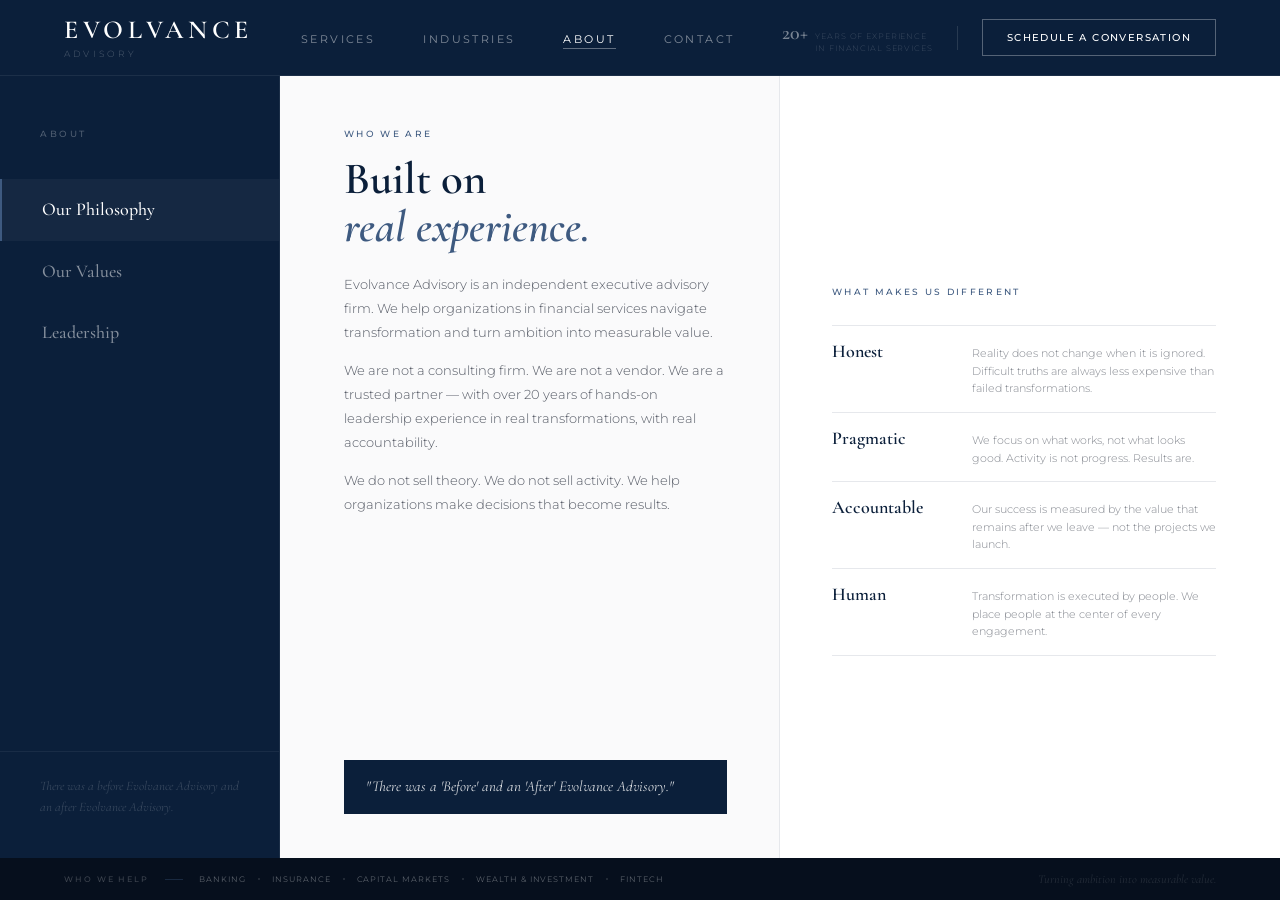
==== about/index.html @ a079b350 "Add files via upload" ====
<!DOCTYPE html>
<html lang="en">
<head>
  <meta charset="UTF-8" />
  <meta name="viewport" content="width=device-width, initial-scale=1.0" />
  <title>About — Evolvance Advisory</title>
  <link rel="preconnect" href="https://fonts.googleapis.com" />
  <link rel="preconnect" href="https://fonts.gstatic.com" crossorigin />
  <link href="https://fonts.googleapis.com/css2?family=Cormorant+Garamond:ital,wght@0,400;0,500;0,600;1,400;1,500&family=Montserrat:wght@300;400;500;600&display=swap" rel="stylesheet" />
  <style>
    *, *::before, *::after { box-sizing: border-box; margin: 0; padding: 0; }
    :root {
      --navy:#0B1F3A; --slate:#3E5A80; --charcoal:#111827;
      --gray:#E6E8EC; --offwhite:#FAFAFB; --white:#FFFFFF;
      --serif:'Cormorant Garamond',Georgia,serif;
      --sans:'Montserrat',system-ui,sans-serif;
      --nav-h:76px; --bar-h:42px;
    }
    html, body { height:100%; overflow:hidden; font-family:var(--sans); -webkit-font-smoothing:antialiased; }

    @keyframes fadeUp { from { opacity:0; transform:translateY(14px); } to { opacity:1; transform:translateY(0); } }
    @keyframes fadeIn { from { opacity:0; } to { opacity:1; } }
    @keyframes slideInLeft { from { opacity:0; transform:translateX(-20px); } to { opacity:1; transform:translateX(0); } }

    nav { position:fixed; top:0; left:0; right:0; z-index:200; height:var(--nav-h); display:flex; align-items:center; justify-content:space-between; padding:0 64px; background:var(--navy); border-bottom:1px solid rgba(255,255,255,0.07); animation:fadeIn 0.5s ease both; }
    .nav-logo { display:flex; flex-direction:column; line-height:1; text-decoration:none; }
    .nav-logo-primary { font-family:var(--serif); font-weight:600; font-size:26px; letter-spacing:0.18em; color:var(--white); text-transform:uppercase; }
    .nav-logo-secondary { font-family:var(--sans); font-weight:300; font-size:9px; letter-spacing:0.36em; color:rgba(255,255,255,0.28); text-transform:uppercase; margin-top:6px; }
    .nav-links { display:flex; align-items:center; gap:48px; list-style:none; }
    .nav-links a { font-family:var(--sans); font-size:11px; font-weight:400; letter-spacing:0.22em; text-transform:uppercase; color:rgba(255,255,255,0.48); text-decoration:none; transition:color 0.25s; position:relative; }
    .nav-links a::after { content:''; position:absolute; bottom:-3px; left:0; right:0; height:1px; background:var(--white); opacity:0; transform:scaleX(0); transform-origin:left; transition:transform 0.25s ease, opacity 0.25s; }
    .nav-links a:hover, .nav-links a.active { color:var(--white); }
    .nav-links a:hover::after, .nav-links a.active::after { transform:scaleX(1); opacity:0.35; }
    .nav-right { display:flex; align-items:center; gap:24px; }
    .nav-exp { display:flex; align-items:baseline; gap:7px; }
    .nav-exp-num { font-family:var(--serif); font-weight:600; font-size:20px; color:rgba(255,255,255,0.45); }
    .nav-exp-text { font-family:var(--sans); font-size:8px; font-weight:300; letter-spacing:0.11em; text-transform:uppercase; color:rgba(255,255,255,0.20); line-height:1.5; }
    .nav-vsep { width:1px; height:24px; background:rgba(255,255,255,0.12); }
    .nav-cta { font-family:var(--sans); font-size:10px; font-weight:500; letter-spacing:0.14em; text-transform:uppercase; color:var(--white); text-decoration:none; border:1px solid rgba(255,255,255,0.30); padding:11px 24px; white-space:nowrap; position:relative; overflow:hidden; transition:border-color 0.3s; }
    .nav-cta::before { content:''; position:absolute; inset:0; background:rgba(255,255,255,0.08); transform:translateX(-100%); transition:transform 0.3s ease; }
    .nav-cta:hover { border-color:rgba(255,255,255,0.6); }
    .nav-cta:hover::before { transform:translateX(0); }
    .nav-hamburger { display:none; flex-direction:column; gap:5px; cursor:pointer; padding:6px; background:none; border:none; }
    .nav-hamburger span { display:block; width:24px; height:2px; background:rgba(255,255,255,0.8); border-radius:1px; }

    .mobile-menu { display:none; position:fixed; inset:0; z-index:199; background:var(--navy); flex-direction:column; justify-content:center; align-items:center; padding-top:60px; }
    .mobile-menu.open { display:flex; }
    .mobile-menu a { font-family:var(--serif); font-weight:400; font-size:34px; color:rgba(255,255,255,0.7); text-decoration:none; padding:16px 40px; letter-spacing:0.05em; border-bottom:1px solid rgba(255,255,255,0.06); width:100%; text-align:center; transition:color 0.2s; }
    .mobile-menu a:first-child { border-top:1px solid rgba(255,255,255,0.06); }
    .mobile-menu a.active, .mobile-menu a:hover { color:var(--white); }
    .mobile-menu-cta { margin-top:28px !important; font-family:var(--sans) !important; font-size:11px !important; font-weight:500 !important; letter-spacing:0.16em !important; text-transform:uppercase !important; border:1px solid rgba(255,255,255,0.3) !important; padding:14px 32px !important; }

    .page { position:fixed; top:var(--nav-h); left:0; right:0; bottom:var(--bar-h); display:grid; grid-template-columns:280px 1fr; }

    .sidebar { background:var(--navy); display:flex; flex-direction:column; justify-content:space-between; padding:52px 0 40px; border-right:1px solid rgba(255,255,255,0.07); animation:slideInLeft 0.6s ease 0.1s both; }
    .sidebar-eyebrow { font-family:var(--sans); font-size:9px; font-weight:500; letter-spacing:0.28em; text-transform:uppercase; color:rgba(255,255,255,0.28); padding:0 40px; margin-bottom:40px; display:block; animation:fadeIn 0.5s ease 0.3s both; }
    .tab-list { display:flex; flex-direction:column; }
    .tab { display:flex; flex-direction:column; padding:20px 40px; cursor:pointer; border-left:2px solid transparent; transition:background 0.2s, border-color 0.2s; gap:4px; }
    .tab:hover { background:rgba(255,255,255,0.03); }
    .tab.active { border-left-color:var(--slate); background:rgba(255,255,255,0.04); }
    .tab-name { font-family:var(--serif); font-weight:500; font-size:18px; color:rgba(255,255,255,0.5); transition:color 0.2s; line-height:1.2; }
    .tab.active .tab-name { color:var(--white); }
    .tab:hover .tab-name { color:rgba(255,255,255,0.8); }
    .sidebar-bottom { padding:0 40px; border-top:1px solid rgba(255,255,255,0.06); padding-top:24px; }
    .sidebar-quote { font-family:var(--serif); font-style:italic; font-size:13px; line-height:1.6; color:rgba(255,255,255,0.18); }

    .content { position:relative; overflow:hidden; }
    .panel { position:absolute; inset:0; display:grid; grid-template-columns:1fr 1fr; opacity:0; pointer-events:none; }
    .panel.active { opacity:1; pointer-events:all; }
    .panel.active.entry .panel-left { animation:fadeUp 0.55s ease 0.2s both; }
    .panel.active.entry .panel-right { animation:fadeUp 0.55s ease 0.35s both; }

    .panel-left { display:flex; flex-direction:column; justify-content:space-between; padding:52px 52px 44px 64px; background:var(--offwhite); border-right:1px solid var(--gray); }
    .panel-label { font-family:var(--sans); font-size:9px; font-weight:500; letter-spacing:0.26em; text-transform:uppercase; color:var(--slate); display:block; margin-bottom:16px; }
    .panel-title { font-family:var(--serif); font-weight:600; font-size:clamp(32px,3.5vw,48px); line-height:1.08; color:var(--navy); margin-bottom:20px; }
    .panel-title em { font-style:italic; color:var(--slate); }
    .panel-body { font-family:var(--sans); font-size:13px; font-weight:300; line-height:1.85; color:var(--charcoal); opacity:0.7; max-width:380px; }
    .panel-body p { margin-bottom:14px; }
    .panel-body p:last-child { margin-bottom:0; }

    .panel-right { display:flex; flex-direction:column; justify-content:center; padding:52px 64px 44px 52px; background:var(--white); }
    .values-label { font-family:var(--sans); font-size:9px; font-weight:500; letter-spacing:0.26em; text-transform:uppercase; color:var(--slate); display:block; margin-bottom:28px; }
    .values-list { display:flex; flex-direction:column; }
    .value-item { display:flex; align-items:baseline; gap:20px; padding:14px 0; border-bottom:1px solid var(--gray); transition:padding-left 0.2s; }
    .value-item:first-child { border-top:1px solid var(--gray); }
    .value-item:hover { padding-left:4px; }
    .value-name { font-family:var(--serif); font-weight:600; font-size:18px; color:var(--navy); min-width:120px; transition:color 0.2s; }
    .value-item:hover .value-name { color:var(--slate); }
    .value-desc { font-family:var(--sans); font-size:11px; font-weight:300; color:var(--charcoal); opacity:0.5; line-height:1.6; }

    /* Leadership panel */
    .leader-block { display:flex; flex-direction:column; justify-content:center; height:100%; gap:28px; }
    .leader-expertise { display:flex; flex-direction:column; gap:0; }
    .expertise-label { font-family:var(--sans); font-size:9px; font-weight:500; letter-spacing:0.26em; text-transform:uppercase; color:var(--slate); display:block; margin-bottom:20px; }
    .expertise-item { display:flex; align-items:center; gap:14px; padding:12px 0; border-bottom:1px solid var(--gray); }
    .expertise-item:first-of-type { border-top:1px solid var(--gray); }
    .expertise-dot { width:4px; height:4px; background:var(--slate); border-radius:50%; opacity:0.4; flex-shrink:0; }
    .expertise-name { font-family:var(--serif); font-size:18px; color:var(--navy); }

    .quote-block { background:var(--navy); padding:16px 22px; }
    .quote-text { font-family:var(--serif); font-style:italic; font-size:15px; color:rgba(255,255,255,0.85); line-height:1.45; }

    .bottom-bar { position:fixed; bottom:0; left:0; right:0; height:var(--bar-h); background:#060f1d; display:flex; align-items:center; justify-content:space-between; padding:0 64px; animation:fadeIn 0.5s ease 0.5s both; }
    .bar-left { display:flex; align-items:center; gap:16px; }
    .bar-label { font-family:var(--sans); font-size:8px; font-weight:500; letter-spacing:0.24em; text-transform:uppercase; color:rgba(255,255,255,0.22); white-space:nowrap; }
    .bar-sep { width:18px; height:1px; background:var(--slate); opacity:0.35; }
    .bar-list { display:flex; align-items:center; gap:12px; }
    .bar-item { font-family:var(--sans); font-size:8px; font-weight:400; letter-spacing:0.12em; text-transform:uppercase; color:rgba(255,255,255,0.34); }
    .bar-dot { width:2px; height:2px; background:rgba(255,255,255,0.15); border-radius:50%; }
    .bar-tagline { font-family:var(--serif); font-style:italic; font-size:12px; color:rgba(255,255,255,0.13); }

    @media (max-width: 768px) {
      :root { --nav-h:60px; }
      nav { padding:0 20px; }
      .nav-logo-primary { font-size:20px; }
      .nav-logo-secondary { font-size:7px; }
      .nav-links, .nav-exp, .nav-vsep, .nav-cta { display:none; }
      .nav-hamburger { display:flex; }
      html, body { overflow:auto; height:auto; }
      .page { position:relative; top:auto; left:auto; right:auto; bottom:auto; display:block; margin-top:60px; }
      .sidebar { position:relative; width:100%; height:auto; padding:16px 0 0; border-right:none; border-bottom:1px solid rgba(255,255,255,0.07); animation:none; }
      .sidebar-eyebrow { padding:0 20px; margin-bottom:12px; animation:none; }
      .tab-list { flex-direction:row; overflow-x:auto; padding:0 16px 10px; -webkit-overflow-scrolling:touch; }
      .tab { padding:8px 14px; border-left:none; border-bottom:2px solid transparent; white-space:nowrap; }
      .tab.active { border-left:none; border-bottom-color:var(--slate); background:rgba(255,255,255,0.04); }
      .tab-name { font-size:12px; }
      .sidebar-bottom { display:none; }
      .content { position:relative; height:auto; }
      .panel { position:relative; display:none; grid-template-columns:1fr; opacity:1; pointer-events:all; }
      .panel.active { display:flex; flex-direction:column; }
      .panel.active.entry .panel-left, .panel.active.entry .panel-right { animation:none; }
      .panel-left { padding:20px; border-right:none; border-bottom:1px solid var(--gray); justify-content:flex-start; gap:10px; }
      .panel-label { font-size:8px; margin-bottom:0; }
      .panel-title { font-size:26px; line-height:1.1; margin-bottom:0; }
      .panel-body p { font-size:12px; line-height:1.7; margin-bottom:10px; }
      .panel-right { padding:16px 20px 20px; }
      .values-label, .expertise-label { font-size:8px; margin-bottom:16px; }
      .value-item { padding:10px 0; flex-wrap:wrap; }
      .value-name { font-size:16px; min-width:auto; }
      .value-desc { font-size:11px; }
      .expertise-item { padding:10px 0; }
      .expertise-name { font-size:15px; }
      .bottom-bar { position:relative; height:auto; padding:12px 20px; flex-direction:column; align-items:flex-start; gap:4px; animation:none; }
      .bar-list { flex-wrap:wrap; gap:6px; }
      .bar-tagline { display:block; font-size:11px; }
    }
    @media (prefers-reduced-motion:reduce) { *, *::before, *::after { animation:none !important; transition:none !important; } }
  </style>
</head>
<body>
  <nav>
    <a href="../index.html" class="nav-logo">
      <span class="nav-logo-primary">Evolvance</span>
      <span class="nav-logo-secondary">Advisory</span>
    </a>
    <ul class="nav-links">
      <li><a href="../services/index.html">Services</a></li>
      <li><a href="../industries/index.html">Industries</a></li>
      <li><a href="../about/index.html" class="active">About</a></li>
      <li><a href="../contact/index.html">Contact</a></li>
    </ul>
    <div class="nav-right">
      <div class="nav-exp">
        <span class="nav-exp-num">20+</span>
        <span class="nav-exp-text">Years of experience<br>in financial services</span>
      </div>
      <div class="nav-vsep"></div>
      <a href="../contact/index.html" class="nav-cta">Schedule a Conversation</a>
      <button class="nav-hamburger" onclick="document.querySelector('.mobile-menu').classList.toggle('open')" aria-label="Menu">
        <span></span><span></span><span></span>
      </button>
    </div>
  </nav>
  <div class="mobile-menu">
    <a href="../services/index.html">Services</a>
    <a href="../industries/index.html">Industries</a>
    <a href="../about/index.html" class="active">About</a>
    <a href="../contact/index.html">Contact</a>
    <a href="../contact/index.html" class="mobile-menu-cta">Schedule a Conversation</a>
  </div>

  <div class="page">
    <div class="sidebar">
      <div class="sidebar-top">
        <span class="sidebar-eyebrow">About</span>
        <div class="tab-list">
          <div class="tab active" data-panel="philosophy"><span class="tab-name">Our Philosophy</span></div>
          <div class="tab" data-panel="values"><span class="tab-name">Our Values</span></div>
          <div class="tab" data-panel="leadership"><span class="tab-name">Leadership</span></div>
        </div>
      </div>
      <div class="sidebar-bottom">
        <p class="sidebar-quote">There was a before Evolvance Advisory and an after Evolvance Advisory.</p>
      </div>
    </div>

    <div class="content">

      <!-- PHILOSOPHY -->
      <div class="panel active entry" id="panel-philosophy">
        <div class="panel-left">
          <div>
            <span class="panel-label">Who we are</span>
            <h2 class="panel-title">Built on<br><em>real experience.</em></h2>
            <div class="panel-body">
              <p>Evolvance Advisory is an independent executive advisory firm. We help organizations in financial services navigate transformation and turn ambition into measurable value.</p>
              <p>We are not a consulting firm. We are not a vendor. We are a trusted partner — with over 20 years of hands-on leadership experience in real transformations, with real accountability.</p>
              <p>We do not sell theory. We do not sell activity. We help organizations make decisions that become results.</p>
            </div>
          </div>
          <div class="quote-block">
            <p class="quote-text">"There was a 'Before' and an 'After' Evolvance Advisory."</p>
          </div>
        </div>
        <div class="panel-right">
          <span class="values-label">What makes us different</span>
          <div class="values-list">
            <div class="value-item"><span class="value-name">Honest</span><span class="value-desc">Reality does not change when it is ignored. Difficult truths are always less expensive than failed transformations.</span></div>
            <div class="value-item"><span class="value-name">Pragmatic</span><span class="value-desc">We focus on what works, not what looks good. Activity is not progress. Results are.</span></div>
            <div class="value-item"><span class="value-name">Accountable</span><span class="value-desc">Our success is measured by the value that remains after we leave — not the projects we launch.</span></div>
            <div class="value-item"><span class="value-name">Human</span><span class="value-desc">Transformation is executed by people. We place people at the center of every engagement.</span></div>
          </div>
        </div>
      </div>

      <!-- VALUES -->
      <div class="panel" id="panel-values">
        <div class="panel-left">
          <div>
            <span class="panel-label">What we stand for</span>
            <h2 class="panel-title">Five values.<br><em>One direction.</em></h2>
            <div class="panel-body">
              <p>These are not words on a wall. They are the principles that guide every conversation, every recommendation and every engagement.</p>
              <p>We believe transformation is not the objective. Value creation is. And that belief shapes everything we do.</p>
            </div>
          </div>
        </div>
        <div class="panel-right">
          <span class="values-label">Our values</span>
          <div class="values-list">
            <div class="value-item"><span class="value-name">Trusted</span><span class="value-desc">We act with honesty, accountability and professionalism in everything we do.</span></div>
            <div class="value-item"><span class="value-name">Strategic</span><span class="value-desc">We connect vision, decisions and execution to achieve meaningful outcomes.</span></div>
            <div class="value-item"><span class="value-name">Human</span><span class="value-desc">We place people at the center of every transformation journey.</span></div>
            <div class="value-item"><span class="value-name">Transformative</span><span class="value-desc">We help organizations turn change into tangible and lasting results.</span></div>
            <div class="value-item"><span class="value-name">Innovative</span><span class="value-desc">We embrace new ideas and approaches that create meaningful impact.</span></div>
          </div>
        </div>
      </div>

      <!-- LEADERSHIP -->
      <div class="panel" id="panel-leadership">
        <div class="panel-left">
          <div>
            <span class="panel-label">Leadership</span>
            <h2 class="panel-title">The people<br><em>behind the work.</em></h2>
            <div class="panel-body">
              <p>Evolvance Advisory is led by a practitioner — not a theorist. Someone who has made the decisions, led the transformations and lived the accountability.</p>
              <p>Over 20 years of executive leadership across financial services. From strategy to execution. From the boardroom to the front line.</p>
              <p>Board-level experience. Enterprise-scale transformations. A track record built on results, not reports.</p>
            </div>
          </div>
        </div>
        <div class="panel-right">
          <div class="leader-block">
            <div class="leader-expertise">
              <span class="expertise-label">Areas of expertise</span>
              <div class="expertise-item"><span class="expertise-dot"></span><span class="expertise-name">Digital Transformation</span></div>
              <div class="expertise-item"><span class="expertise-dot"></span><span class="expertise-name">AI Strategy &amp; Adoption</span></div>
              <div class="expertise-item"><span class="expertise-dot"></span><span class="expertise-name">Capital Markets &amp; Banking</span></div>
              <div class="expertise-item"><span class="expertise-dot"></span><span class="expertise-name">Regulatory Governance</span></div>
              <div class="expertise-item"><span class="expertise-dot"></span><span class="expertise-name">Executive Stakeholder Management</span></div>
              <div class="expertise-item"><span class="expertise-dot"></span><span class="expertise-name">Board &amp; Corporate Governance</span></div>
            </div>
          </div>
        </div>
      </div>

    </div>
  </div>

  <div class="bottom-bar">
    <div class="bar-left">
      <span class="bar-label">Who we help</span>
      <div class="bar-sep"></div>
      <div class="bar-list">
        <span class="bar-item">Banking</span><span class="bar-dot"></span>
        <span class="bar-item">Insurance</span><span class="bar-dot"></span>
        <span class="bar-item">Capital Markets</span><span class="bar-dot"></span>
        <span class="bar-item">Wealth &amp; Investment</span><span class="bar-dot"></span>
        <span class="bar-item">FinTech</span>
      </div>
    </div>
    <span class="bar-tagline">Turning ambition into measurable value.</span>
  </div>

  <script>
    const tabs = document.querySelectorAll('.tab');
    tabs.forEach(tab => {
      tab.addEventListener('click', () => {
        const target = tab.dataset.panel;
        const current = document.querySelector('.panel.active');
        const next = document.getElementById('panel-' + target);
        if (current === next) return;

        current.style.transition = 'opacity 0.18s ease, transform 0.18s ease';
        current.style.transform = 'translateY(-10px)';
        current.style.opacity = '0';

        setTimeout(() => {
          current.classList.remove('active');
          current.style.transition = '';
          current.style.transform = '';
          current.style.opacity = '';

          next.classList.add('active');
          next.style.opacity = '0';
          next.style.transform = 'translateY(12px)';
          next.style.transition = 'opacity 0.22s ease, transform 0.22s ease';

          requestAnimationFrame(() => {
            requestAnimationFrame(() => {
              next.style.opacity = '1';
              next.style.transform = 'translateY(0)';
            });
          });

          setTimeout(() => {
            next.style.transition = '';
            next.style.transform = '';
            next.style.opacity = '';
          }, 250);
        }, 180);

        tabs.forEach(t => t.classList.remove('active'));
        tab.classList.add('active');
      });
    });
  </script>
</body>
</html>
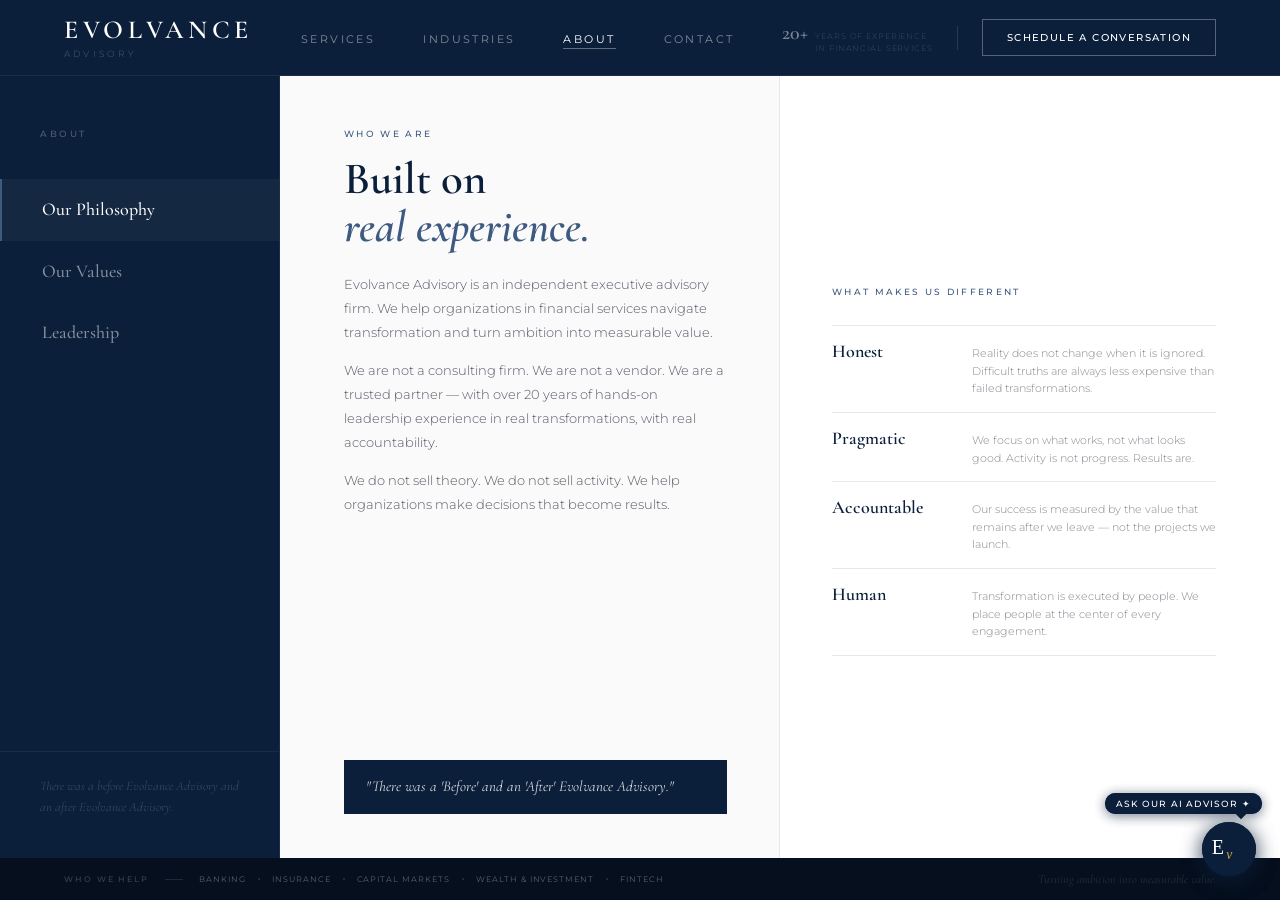
==== commit 2801bbbc: "Add files via upload" ====
--- a/about/index.html
+++ b/about/index.html
@@ -43,12 +43,45 @@
     .nav-hamburger { display:none; flex-direction:column; gap:5px; cursor:pointer; padding:6px; background:none; border:none; }
     .nav-hamburger span { display:block; width:24px; height:2px; background:rgba(255,255,255,0.8); border-radius:1px; }
 
-    .mobile-menu { display:none; position:fixed; inset:0; z-index:199; background:var(--navy); flex-direction:column; justify-content:center; align-items:center; padding-top:60px; }
+    .mobile-menu {
+      display:none; position:fixed; inset:0; z-index:300;
+      background:var(--navy);
+      flex-direction:column; justify-content:center; align-items:center;
+      padding-bottom:40px;
+    }
     .mobile-menu.open { display:flex; }
-    .mobile-menu a { font-family:var(--serif); font-weight:400; font-size:34px; color:rgba(255,255,255,0.7); text-decoration:none; padding:16px 40px; letter-spacing:0.05em; border-bottom:1px solid rgba(255,255,255,0.06); width:100%; text-align:center; transition:color 0.2s; }
-    .mobile-menu a:first-child { border-top:1px solid rgba(255,255,255,0.06); }
-    .mobile-menu a.active, .mobile-menu a:hover { color:var(--white); }
-    .mobile-menu-cta { margin-top:28px !important; font-family:var(--sans) !important; font-size:11px !important; font-weight:500 !important; letter-spacing:0.16em !important; text-transform:uppercase !important; border:1px solid rgba(255,255,255,0.3) !important; padding:14px 32px !important; }
+    .mobile-menu a {
+      font-family:var(--serif); font-weight:300; font-size:36px;
+      color:rgba(255,255,255,0.6); text-decoration:none;
+      padding:12px 0; letter-spacing:0.04em; text-align:center;
+      transition:color 0.25s;
+      opacity:0; transform:translateY(10px);
+    }
+    .mobile-menu.open a { opacity:1; transform:translateY(0); }
+    .mobile-menu.open a:nth-child(2) { transition:color 0.25s, opacity 0.4s 0.06s, transform 0.4s 0.06s; }
+    .mobile-menu.open a:nth-child(3) { transition:color 0.25s, opacity 0.4s 0.13s, transform 0.4s 0.13s; }
+    .mobile-menu.open a:nth-child(4) { transition:color 0.25s, opacity 0.4s 0.20s, transform 0.4s 0.20s; }
+    .mobile-menu.open a:nth-child(5) { transition:color 0.25s, opacity 0.4s 0.27s, transform 0.4s 0.27s; }
+    .mobile-menu.open a:nth-child(6) { transition:color 0.25s, opacity 0.4s 0.34s, transform 0.4s 0.34s; }
+    .mobile-menu a:hover { color:var(--white); }
+    .mobile-menu-cta {
+      font-family:var(--sans) !important; font-size:10px !important;
+      font-weight:500 !important; letter-spacing:0.18em !important;
+      text-transform:uppercase !important;
+      color:rgba(255,255,255,0.38) !important;
+      padding:14px 28px !important; margin-top:24px !important;
+      border:1px solid rgba(255,255,255,0.18) !important;
+    }
+    .mobile-menu-close {
+      position:absolute; top:16px; right:16px;
+      background:none; border:none; cursor:pointer;
+      width:44px; height:44px; display:flex; align-items:center; justify-content:center;
+    }
+    .mobile-menu-close::before, .mobile-menu-close::after {
+      content:''; position:absolute; width:18px; height:1px; background:rgba(255,255,255,0.4);
+    }
+    .mobile-menu-close::before { transform:rotate(45deg); }
+    .mobile-menu-close::after { transform:rotate(-45deg); }
 
     .page { position:fixed; top:var(--nav-h); left:0; right:0; bottom:var(--bar-h); display:grid; grid-template-columns:280px 1fr; }
 
@@ -144,6 +177,12 @@
       .bar-list { flex-wrap:wrap; gap:6px; }
       .bar-tagline { display:block; font-size:11px; }
     }
+    .scroll-indicator { display:none; }
+    @media (max-width:768px) {
+      .scroll-indicator { display:flex; align-items:center; justify-content:center; gap:6px; padding:10px 20px 16px; background:var(--navy); }
+      .scroll-dot { width:5px; height:5px; border-radius:50%; background:rgba(255,255,255,0.2); transition:background 0.3s; flex-shrink:0; }
+      .scroll-dot.active { background:var(--slate); }
+    }
     @media (prefers-reduced-motion:reduce) { *, *::before, *::after { animation:none !important; transition:none !important; } }
   </style>
 </head>
@@ -166,12 +205,13 @@
       </div>
       <div class="nav-vsep"></div>
       <a href="../contact/index.html" class="nav-cta">Schedule a Conversation</a>
-      <button class="nav-hamburger" onclick="document.querySelector('.mobile-menu').classList.toggle('open')" aria-label="Menu">
+      <button class="nav-hamburger" onclick="document.getElementById('mobileMenu').classList.toggle('open')" aria-label="Menu">
         <span></span><span></span><span></span>
       </button>
     </div>
   </nav>
-  <div class="mobile-menu">
+  <div class="mobile-menu" id="mobileMenu">
+    <button class="mobile-menu-close" onclick="document.getElementById('mobileMenu').classList.remove('open')" aria-label="Close menu"></button>
     <a href="../services/index.html">Services</a>
     <a href="../industries/index.html">Industries</a>
     <a href="../about/index.html" class="active">About</a>
@@ -192,6 +232,11 @@
       <div class="sidebar-bottom">
         <p class="sidebar-quote">There was a before Evolvance Advisory and an after Evolvance Advisory.</p>
       </div>
+    </div>
+    <div class="scroll-indicator" id="scrollIndicator">
+      <span class="scroll-dot active" data-index="0"></span>
+      <span class="scroll-dot" data-index="1"></span>
+      <span class="scroll-dot" data-index="2"></span>
     </div>
 
     <div class="content">
@@ -255,7 +300,7 @@
             <h2 class="panel-title">The people<br><em>behind the work.</em></h2>
             <div class="panel-body">
               <p>Evolvance Advisory is led by a practitioner — not a theorist. Someone who has made the decisions, led the transformations and lived the accountability.</p>
-              <p>Over 20 years of executive leadership across financial services. From strategy to execution. From the boardroom to the front line.</p>
+              <p>20+ years of executive leadership across financial services — working with Tier-1 financial institutions across Europe and beyond. From strategy to execution. From the boardroom to the front line.</p>
               <p>Board-level experience. Enterprise-scale transformations. A track record built on results, not reports.</p>
             </div>
           </div>
@@ -293,8 +338,310 @@
     <span class="bar-tagline">Turning ambition into measurable value.</span>
   </div>
 
+  <!-- ===== EVOLVANCE AI CHATBOX ===== -->
+  <style>
+    @keyframes ev-pulse { 0%{box-shadow:0 0 0 0 rgba(201,168,76,0.6)} 70%{box-shadow:0 0 0 14px rgba(201,168,76,0)} 100%{box-shadow:0 0 0 0 rgba(201,168,76,0)} }
+    @keyframes ev-wiggle { 0%,100%{transform:rotate(0)scale(1)} 15%{transform:rotate(-8deg)scale(1.08)} 30%{transform:rotate(8deg)scale(1.08)} 45%{transform:rotate(-5deg)scale(1.05)} 60%{transform:rotate(5deg)scale(1.05)} }
+    @keyframes ev-tdot { 0%,60%,100%{transform:translateY(0);opacity:0.4} 30%{transform:translateY(-5px);opacity:1} }
+
+    #ev-toggle {
+      position:fixed; bottom:24px; right:24px; width:54px; height:54px;
+      background:#0B1F3A; border-radius:50%; border:none; cursor:pointer;
+      display:flex; align-items:center; justify-content:center;
+      box-shadow:0 4px 20px rgba(11,31,58,0.5); z-index:9999;
+      animation:ev-pulse 2.2s infinite; padding:0; transition:transform 0.2s;
+    }
+    #ev-lbl {
+      position:fixed; bottom:86px; right:18px;
+      background:#0B1F3A; color:#fff;
+      font-family:'Montserrat',sans-serif; font-size:9px; font-weight:500; letter-spacing:1.2px; text-transform:uppercase;
+      padding:5px 11px; border-radius:20px; white-space:nowrap;
+      box-shadow:0 2px 12px rgba(11,31,58,0.3); z-index:9998;
+      animation:ev-pulse 2.2s infinite 0.6s; cursor:pointer;
+    }
+    #ev-lbl::after { content:''; position:absolute; bottom:-5px; right:16px; width:0; height:0; border-left:5px solid transparent; border-right:5px solid transparent; border-top:5px solid #0B1F3A; }
+
+    /* Desktop: panel en bas à droite */
+    #ev-win {
+      position:fixed; bottom:90px; right:24px; width:345px;
+      background:#fff; border-radius:16px;
+      box-shadow:0 12px 48px rgba(11,31,58,0.16), 0 2px 8px rgba(0,0,0,0.06);
+      display:flex; flex-direction:column; overflow:hidden;
+      z-index:9998; opacity:0; pointer-events:none;
+      transform:translateY(14px) scale(0.97);
+      transition:opacity 0.26s ease, transform 0.26s ease;
+      font-family:'Montserrat',system-ui,sans-serif;
+    }
+    #ev-win.ev-open { opacity:1; pointer-events:all; transform:translateY(0) scale(1); }
+
+    /* Mobile: drawer depuis le bas */
+    @media(max-width:768px) {
+      #ev-win { bottom:0; right:0; left:0; width:100%; max-height:88vh; border-radius:18px 18px 0 0; transform:translateY(30px); }
+      #ev-win.ev-open { transform:translateY(0); }
+      #ev-toggle { bottom:16px; right:16px; width:50px; height:50px; }
+      #ev-lbl { bottom:74px; right:10px; font-size:8px; }
+    }
+
+    .ev-hdr { background:#0B1F3A; padding:14px 16px 12px; display:flex; align-items:center; gap:11px; border-radius:16px 16px 0 0; }
+    @media(max-width:768px){ .ev-hdr { border-radius:18px 18px 0 0; } }
+    .ev-hicon { width:36px; height:36px; background:rgba(201,168,76,0.1); border:1px solid rgba(201,168,76,0.35); border-radius:9px; display:flex; align-items:center; justify-content:center; flex-shrink:0; }
+    .ev-hn { color:#fff; font-size:10px; font-weight:600; letter-spacing:2px; text-transform:uppercase; }
+    .ev-hs { color:rgba(255,255,255,0.45); font-size:9px; margin-top:2px; display:flex; align-items:center; gap:4px; letter-spacing:0.5px; }
+    .ev-dot { width:5px; height:5px; background:#4caf80; border-radius:50%; display:inline-block; flex-shrink:0; }
+    .ev-x { background:none; border:none; cursor:pointer; color:rgba(255,255,255,0.35); font-size:20px; line-height:1; padding:0; margin-left:auto; transition:color 0.15s; }
+    .ev-x:hover { color:#fff; }
+    .ev-gld { height:1px; background:linear-gradient(90deg,rgba(201,168,76,0.5),rgba(201,168,76,0.03)); }
+
+    .ev-msgs { overflow-y:auto; padding:14px 14px 8px; display:flex; flex-direction:column; gap:10px; background:#FAFAFB; min-height:190px; max-height:280px; }
+    @media(max-width:768px){ .ev-msgs { max-height:none; flex:1; } }
+    .ev-msgs::-webkit-scrollbar { width:3px; }
+    .ev-msgs::-webkit-scrollbar-thumb { background:#ddd; border-radius:3px; }
+
+    .ev-m { display:flex; gap:8px; align-items:flex-end; }
+    .ev-m.eu { flex-direction:row-reverse; }
+    .ev-av { width:26px; height:26px; background:#0B1F3A; border-radius:6px; display:flex; align-items:center; justify-content:center; flex-shrink:0; }
+    .ev-bbl { max-width:83%; padding:9px 12px; border-radius:12px; font-size:12.5px; line-height:1.58; color:#111827; }
+    .ev-m.eb .ev-bbl { background:#fff; border:1px solid #E6E8EC; border-bottom-left-radius:3px; }
+    .ev-m.eu .ev-bbl { background:#0B1F3A; color:#fff; border-bottom-right-radius:3px; font-size:12px; }
+
+    .ev-dots-w { display:flex; gap:4px; padding:3px 0; }
+    .ev-dots-w span { width:6px; height:6px; background:#c9a84c; border-radius:50%; animation:ev-tdot 1.2s infinite; }
+    .ev-dots-w span:nth-child(2){animation-delay:0.2s} .ev-dots-w span:nth-child(3){animation-delay:0.4s}
+
+    .ev-qs { padding:8px 12px 6px; display:flex; gap:6px; flex-wrap:wrap; background:#FAFAFB; border-top:1px solid #eee; }
+    .ev-qb { background:none; border:1px solid #0B1F3A; color:#0B1F3A; font-family:'Montserrat',sans-serif; font-size:9px; font-weight:500; letter-spacing:0.9px; text-transform:uppercase; padding:5px 10px; border-radius:20px; cursor:pointer; transition:all 0.15s; }
+    .ev-qb:hover, .ev-qb:active { background:#0B1F3A; color:#fff; }
+
+    .ev-iw { padding:10px 11px 12px; background:#fff; border-top:1px solid #ececea; display:flex; gap:7px; align-items:flex-end; }
+    @media(max-width:768px){ .ev-iw { padding-bottom:20px; } }
+    #ev-inp { flex:1; border:1px solid #E6E8EC; border-radius:8px; padding:8px 11px; font-family:'Montserrat',sans-serif; font-size:12px; color:#111827; resize:none; outline:none; line-height:1.4; max-height:78px; overflow-y:auto; background:#FAFAFB; transition:border-color 0.15s; }
+    #ev-inp:focus { border-color:#0B1F3A; }
+    #ev-inp::placeholder { color:#b0b0a8; font-size:11px; }
+    #ev-snd { width:34px; height:34px; background:#0B1F3A; border:none; border-radius:8px; cursor:pointer; display:flex; align-items:center; justify-content:center; flex-shrink:0; transition:background 0.15s, transform 0.1s; }
+    #ev-snd:hover { background:#1a3560; }
+    #ev-snd:active { transform:scale(0.92); }
+    .ev-ftr { text-align:center; padding:4px 12px 9px; font-family:'Montserrat',sans-serif; font-size:8px; color:#c5c4bc; letter-spacing:0.8px; text-transform:uppercase; background:#fff; }
+  </style>
+
+  <div id="ev-lbl" onclick="evToggle()">Ask our AI advisor ✦</div>
+  <button id="ev-toggle" onclick="evToggle()" aria-label="Open AI Advisor">
+    <svg viewBox="0 0 44 44" width="40" height="40">
+      <text x="3" y="28" font-family="Georgia,serif" font-size="22" fill="white">E</text>
+      <text x="19" y="33" font-family="Georgia,serif" font-size="15" fill="#c9a84c" font-style="italic">v</text>
+    </svg>
+  </button>
+
+  <div id="ev-win" role="dialog" aria-label="Evolvance AI Advisor">
+    <div class="ev-hdr">
+      <div class="ev-hicon">
+        <svg viewBox="0 0 36 36" width="36" height="36">
+          <text x="2" y="24" font-family="Georgia,serif" font-size="18" fill="white">E</text>
+          <text x="15" y="28" font-family="Georgia,serif" font-size="13" fill="#c9a84c" font-style="italic">v</text>
+        </svg>
+      </div>
+      <div>
+        <div class="ev-hn">Evolvance Advisory</div>
+        <div class="ev-hs"><span class="ev-dot"></span>AI Advisor available</div>
+      </div>
+      <button class="ev-x" onclick="evToggle()" aria-label="Close">×</button>
+    </div>
+    <div class="ev-gld"></div>
+    <div class="ev-msgs" id="ev-msgs">
+      <div class="ev-m eb">
+        <div class="ev-av"><svg viewBox="0 0 26 26" width="26" height="26"><text x="1" y="18" font-family="Georgia,serif" font-size="13" fill="white">E</text><text x="10" y="21" font-family="Georgia,serif" font-size="9" fill="#c9a84c" font-style="italic">v</text></svg></div>
+        <div class="ev-bbl">Hello. I'm Evolvance Advisory's AI advisor.<br><br>How can I help you today?</div>
+      </div>
+    </div>
+    <div class="ev-qs" id="ev-qs">
+      <button class="ev-qb" data-q="What are your services?">Services</button>
+      <button class="ev-qb" data-q="Which industries do you cover?">Industries</button>
+      <button class="ev-qb" data-q="I'd like to schedule a conversation">Book a call</button>
+    </div>
+    <div class="ev-iw">
+      <textarea id="ev-inp" rows="1" placeholder="Your message..."></textarea>
+      <button id="ev-snd" aria-label="Send">
+        <svg width="14" height="14" viewBox="0 0 24 24" fill="none"><path d="M22 2L11 13" stroke="white" stroke-width="2.2" stroke-linecap="round"/><path d="M22 2L15 22L11 13L2 9L22 2Z" stroke="white" stroke-width="2.2" stroke-linecap="round" stroke-linejoin="round"/></svg>
+      </button>
+    </div>
+    <div class="ev-ftr">Evolvance Advisory · Powered by Claude AI</div>
+  </div>
+
+  <script>
+    // ── Chatbox logic ──
+    var evOpen=false, evHist=[], evBusy=false;
+
+    // Wiggle every 6s to attract attention
+    setInterval(function(){
+      var b=document.getElementById('ev-toggle');
+      if(b&&!evOpen){ b.style.animation='ev-wiggle 0.65s ease'; setTimeout(function(){ b.style.animation='ev-pulse 2.2s infinite'; },700); }
+    },6000);
+
+    window.evToggle=function(){
+      evOpen=!evOpen;
+      document.getElementById('ev-win').classList.toggle('ev-open',evOpen);
+      var lbl=document.getElementById('ev-lbl');
+      if(evOpen){ lbl.style.display='none'; setTimeout(function(){ var i=document.getElementById('ev-inp'); if(i)i.focus(); },300); }
+      else { lbl.style.display='block'; }
+    };
+
+    document.querySelectorAll('.ev-qb').forEach(function(b){
+      b.addEventListener('click',function(){ document.getElementById('ev-inp').value=b.dataset.q; evSend(); });
+    });
+
+    var evInp=document.getElementById('ev-inp');
+    evInp.addEventListener('keydown',function(e){ if(e.key==='Enter'&&!e.shiftKey){e.preventDefault();evSend();} });
+    evInp.addEventListener('input',function(){ this.style.height='auto'; this.style.height=Math.min(this.scrollHeight,78)+'px'; });
+    document.getElementById('ev-snd').addEventListener('click',evSend);
+
+    function evAv(){ return '<div class="ev-av"><svg viewBox="0 0 26 26" width="26" height="26"><text x="1" y="18" font-family="Georgia,serif" font-size="13" fill="white">E</text><text x="10" y="21" font-family="Georgia,serif" font-size="9" fill="#c9a84c" font-style="italic">v</text></svg></div>'; }
+    function evEsc(t){ return t.replace(/&/g,'&amp;').replace(/</g,'&lt;').replace(/>/g,'&gt;'); }
+
+    function evAdd(role,txt){
+      var c=document.getElementById('ev-msgs'), d=document.createElement('div');
+      d.className='ev-m '+(role==='user'?'eu':'eb');
+      d.innerHTML=role==='user'?'<div class="ev-bbl">'+evEsc(txt)+'</div>':evAv()+'<div class="ev-bbl">'+txt.replace(/\n/g,'<br>')+'</div>';
+      c.appendChild(d); c.scrollTop=c.scrollHeight;
+    }
+    function evTyping(){
+      var c=document.getElementById('ev-msgs'), d=document.createElement('div');
+      d.className='ev-m eb'; d.id='ev-typ';
+      d.innerHTML=evAv()+'<div class="ev-bbl"><div class="ev-dots-w"><span></span><span></span><span></span></div></div>';
+      c.appendChild(d); c.scrollTop=c.scrollHeight;
+    }
+    function evRmTyping(){ var e=document.getElementById('ev-typ'); if(e)e.remove(); }
+
+    async function evSend(){
+      if(evBusy)return;
+      var i=document.getElementById('ev-inp'), t=i.value.trim(); if(!t)return;
+      i.value=''; i.style.height='auto';
+      document.getElementById('ev-qs').style.display='none';
+      evAdd('user',t); evHist.push({role:'user',content:t});
+      evBusy=true; evTyping();
+      try{
+        var r=await fetch('/api/chat',{
+          method:'POST', headers:{'Content-Type':'application/json'},
+          body:JSON.stringify({messages:evHist})
+        });
+        var data=await r.json();
+        var rep=data.reply||"I'm momentarily unavailable. Please contact us directly.";
+        evRmTyping(); evAdd('bot',rep); evHist.push({role:'assistant',content:rep});
+      }catch(e){ evRmTyping(); evAdd('bot',"An error occurred. Please contact us directly."); }
+      evBusy=false;
+    }
+  </script>
+  <!-- ===== END CHATBOX ===== -->
+
+  <!-- ===== EVOLVANCE AI CHATBOX — coller avant </body> sur chaque page ===== -->
+  <style>
+    @keyframes ev-pulse{0%{box-shadow:0 0 0 0 rgba(201,168,76,0.6)}70%{box-shadow:0 0 0 14px rgba(201,168,76,0)}100%{box-shadow:0 0 0 0 rgba(201,168,76,0)}}
+    @keyframes ev-wiggle{0%,100%{transform:rotate(0)scale(1)}15%{transform:rotate(-8deg)scale(1.08)}30%{transform:rotate(8deg)scale(1.08)}45%{transform:rotate(-5deg)scale(1.05)}60%{transform:rotate(5deg)scale(1.05)}}
+    @keyframes ev-tdot{0%,60%,100%{transform:translateY(0);opacity:0.4}30%{transform:translateY(-5px);opacity:1}}
+    #ev-toggle{position:fixed;bottom:24px;right:24px;width:54px;height:54px;background:#0B1F3A;border-radius:50%;border:none;cursor:pointer;display:flex;align-items:center;justify-content:center;box-shadow:0 4px 20px rgba(11,31,58,0.5);z-index:9999;animation:ev-pulse 2.2s infinite;padding:0}
+    #ev-lbl{position:fixed;bottom:86px;right:18px;background:#0B1F3A;color:#fff;font-family:'Montserrat',sans-serif;font-size:9px;font-weight:500;letter-spacing:1.2px;text-transform:uppercase;padding:5px 11px;border-radius:20px;white-space:nowrap;box-shadow:0 2px 12px rgba(11,31,58,0.3);z-index:9998;animation:ev-pulse 2.2s infinite 0.6s;cursor:pointer}
+    #ev-lbl::after{content:'';position:absolute;bottom:-5px;right:16px;width:0;height:0;border-left:5px solid transparent;border-right:5px solid transparent;border-top:5px solid #0B1F3A}
+    #ev-win{position:fixed;bottom:90px;right:24px;width:345px;background:#fff;border-radius:16px;box-shadow:0 12px 48px rgba(11,31,58,0.16),0 2px 8px rgba(0,0,0,0.06);display:flex;flex-direction:column;overflow:hidden;z-index:9998;opacity:0;pointer-events:none;transform:translateY(14px) scale(0.97);transition:opacity 0.26s ease,transform 0.26s ease;font-family:'Montserrat',system-ui,sans-serif}
+    #ev-win.ev-open{opacity:1;pointer-events:all;transform:translateY(0) scale(1)}
+    @media(max-width:768px){
+      #ev-win{bottom:0;right:0;left:0;width:100%;max-height:88vh;border-radius:18px 18px 0 0;transform:translateY(30px)}
+      #ev-win.ev-open{transform:translateY(0)}
+      #ev-toggle{bottom:16px;right:16px;width:50px;height:50px}
+      #ev-lbl{bottom:74px;right:10px;font-size:8px}
+    }
+    .ev-hdr{background:#0B1F3A;padding:14px 16px 12px;display:flex;align-items:center;gap:11px;border-radius:16px 16px 0 0}
+    @media(max-width:768px){.ev-hdr{border-radius:18px 18px 0 0}}
+    .ev-hicon{width:36px;height:36px;background:rgba(201,168,76,0.1);border:1px solid rgba(201,168,76,0.35);border-radius:9px;display:flex;align-items:center;justify-content:center;flex-shrink:0}
+    .ev-hn{color:#fff;font-size:10px;font-weight:600;letter-spacing:2px;text-transform:uppercase}
+    .ev-hs{color:rgba(255,255,255,0.45);font-size:9px;margin-top:2px;display:flex;align-items:center;gap:4px;letter-spacing:0.5px}
+    .ev-dot{width:5px;height:5px;background:#4caf80;border-radius:50%;display:inline-block;flex-shrink:0}
+    .ev-x{background:none;border:none;cursor:pointer;color:rgba(255,255,255,0.35);font-size:20px;line-height:1;padding:0;margin-left:auto;transition:color 0.15s}
+    .ev-x:hover{color:#fff}
+    .ev-gld{height:1px;background:linear-gradient(90deg,rgba(201,168,76,0.5),rgba(201,168,76,0.03))}
+    .ev-msgs{overflow-y:auto;padding:14px 14px 8px;display:flex;flex-direction:column;gap:10px;background:#FAFAFB;min-height:190px;max-height:280px}
+    @media(max-width:768px){.ev-msgs{max-height:none;flex:1}}
+    .ev-msgs::-webkit-scrollbar{width:3px}
+    .ev-msgs::-webkit-scrollbar-thumb{background:#ddd;border-radius:3px}
+    .ev-m{display:flex;gap:8px;align-items:flex-end}
+    .ev-m.eu{flex-direction:row-reverse}
+    .ev-av{width:26px;height:26px;background:#0B1F3A;border-radius:6px;display:flex;align-items:center;justify-content:center;flex-shrink:0}
+    .ev-bbl{max-width:83%;padding:9px 12px;border-radius:12px;font-size:12.5px;line-height:1.58;color:#111827}
+    .ev-m.eb .ev-bbl{background:#fff;border:1px solid #E6E8EC;border-bottom-left-radius:3px}
+    .ev-m.eu .ev-bbl{background:#0B1F3A;color:#fff;border-bottom-right-radius:3px;font-size:12px}
+    .ev-dots-w{display:flex;gap:4px;padding:3px 0}
+    .ev-dots-w span{width:6px;height:6px;background:#c9a84c;border-radius:50%;animation:ev-tdot 1.2s infinite}
+    .ev-dots-w span:nth-child(2){animation-delay:0.2s}.ev-dots-w span:nth-child(3){animation-delay:0.4s}
+    .ev-qs{padding:8px 12px 6px;display:flex;gap:6px;flex-wrap:wrap;background:#FAFAFB;border-top:1px solid #eee}
+    .ev-qb{background:none;border:1px solid #0B1F3A;color:#0B1F3A;font-family:'Montserrat',sans-serif;font-size:9px;font-weight:500;letter-spacing:0.9px;text-transform:uppercase;padding:5px 10px;border-radius:20px;cursor:pointer;transition:all 0.15s}
+    .ev-qb:hover,.ev-qb:active{background:#0B1F3A;color:#fff}
+    .ev-iw{padding:10px 11px 12px;background:#fff;border-top:1px solid #ececea;display:flex;gap:7px;align-items:flex-end}
+    @media(max-width:768px){.ev-iw{padding-bottom:20px}}
+    #ev-inp{flex:1;border:1px solid #E6E8EC;border-radius:8px;padding:8px 11px;font-family:'Montserrat',sans-serif;font-size:12px;color:#111827;resize:none;outline:none;line-height:1.4;max-height:78px;overflow-y:auto;background:#FAFAFB;transition:border-color 0.15s}
+    #ev-inp:focus{border-color:#0B1F3A}
+    #ev-inp::placeholder{color:#b0b0a8;font-size:11px}
+    #ev-snd{width:34px;height:34px;background:#0B1F3A;border:none;border-radius:8px;cursor:pointer;display:flex;align-items:center;justify-content:center;flex-shrink:0;transition:background 0.15s,transform 0.1s}
+    #ev-snd:hover{background:#1a3560}
+    #ev-snd:active{transform:scale(0.92)}
+    .ev-ftr{text-align:center;padding:4px 12px 9px;font-family:'Montserrat',sans-serif;font-size:8px;color:#c5c4bc;letter-spacing:0.8px;text-transform:uppercase;background:#fff}
+  </style>
+
+  <div id="ev-lbl" onclick="evToggle()">Ask our AI advisor ✦</div>
+  <button id="ev-toggle" onclick="evToggle()" aria-label="Open AI Advisor">
+    <svg viewBox="0 0 44 44" width="40" height="40"><text x="3" y="28" font-family="Georgia,serif" font-size="22" fill="white">E</text><text x="19" y="33" font-family="Georgia,serif" font-size="15" fill="#c9a84c" font-style="italic">v</text></svg>
+  </button>
+
+  <div id="ev-win" role="dialog" aria-label="Evolvance AI Advisor">
+    <div class="ev-hdr">
+      <div class="ev-hicon"><svg viewBox="0 0 36 36" width="36" height="36"><text x="2" y="24" font-family="Georgia,serif" font-size="18" fill="white">E</text><text x="15" y="28" font-family="Georgia,serif" font-size="13" fill="#c9a84c" font-style="italic">v</text></svg></div>
+      <div><div class="ev-hn">Evolvance Advisory</div><div class="ev-hs"><span class="ev-dot"></span>AI Advisor available</div></div>
+      <button class="ev-x" onclick="evToggle()" aria-label="Close">×</button>
+    </div>
+    <div class="ev-gld"></div>
+    <div class="ev-msgs" id="ev-msgs">
+      <div class="ev-m eb">
+        <div class="ev-av"><svg viewBox="0 0 26 26" width="26" height="26"><text x="1" y="18" font-family="Georgia,serif" font-size="13" fill="white">E</text><text x="10" y="21" font-family="Georgia,serif" font-size="9" fill="#c9a84c" font-style="italic">v</text></svg></div>
+        <div class="ev-bbl">Hello. I'm Evolvance Advisory's AI advisor.<br><br>How can I help you today?</div>
+      </div>
+    </div>
+    <div class="ev-qs" id="ev-qs">
+      <button class="ev-qb" data-q="What are your services?">Services</button>
+      <button class="ev-qb" data-q="Which industries do you cover?">Industries</button>
+      <button class="ev-qb" data-q="I'd like to schedule a conversation">Book a call</button>
+    </div>
+    <div class="ev-iw">
+      <textarea id="ev-inp" rows="1" placeholder="Your message..."></textarea>
+      <button id="ev-snd" aria-label="Send"><svg width="14" height="14" viewBox="0 0 24 24" fill="none"><path d="M22 2L11 13" stroke="white" stroke-width="2.2" stroke-linecap="round"/><path d="M22 2L15 22L11 13L2 9L22 2Z" stroke="white" stroke-width="2.2" stroke-linecap="round" stroke-linejoin="round"/></svg></button>
+    </div>
+    <div class="ev-ftr">Evolvance Advisory · Powered by Claude AI</div>
+  </div>
+
+  <script>
+    var evOpen=false,evHist=[],evBusy=false;
+    setInterval(function(){var b=document.getElementById('ev-toggle');if(b&&!evOpen){b.style.animation='ev-wiggle 0.65s ease';setTimeout(function(){b.style.animation='ev-pulse 2.2s infinite';},700);}},6000);
+    window.evToggle=function(){evOpen=!evOpen;document.getElementById('ev-win').classList.toggle('ev-open',evOpen);var l=document.getElementById('ev-lbl');if(evOpen){l.style.display='none';setTimeout(function(){var i=document.getElementById('ev-inp');if(i)i.focus();},300);}else{l.style.display='block';}};
+    document.querySelectorAll('.ev-qb').forEach(function(b){b.addEventListener('click',function(){document.getElementById('ev-inp').value=b.dataset.q;evSend();});});
+    var evI=document.getElementById('ev-inp');
+    evI.addEventListener('keydown',function(e){if(e.key==='Enter'&&!e.shiftKey){e.preventDefault();evSend();}});
+    evI.addEventListener('input',function(){this.style.height='auto';this.style.height=Math.min(this.scrollHeight,78)+'px';});
+    document.getElementById('ev-snd').addEventListener('click',evSend);
+    function evAv(){return '<div class="ev-av"><svg viewBox="0 0 26 26" width="26" height="26"><text x="1" y="18" font-family="Georgia,serif" font-size="13" fill="white">E</text><text x="10" y="21" font-family="Georgia,serif" font-size="9" fill="#c9a84c" font-style="italic">v</text></svg></div>';}
+    function evEsc(t){return t.replace(/&/g,'&amp;').replace(/</g,'&lt;').replace(/>/g,'&gt;');}
+    function evAdd(role,txt){var c=document.getElementById('ev-msgs'),d=document.createElement('div');d.className='ev-m '+(role==='user'?'eu':'eb');d.innerHTML=role==='user'?'<div class="ev-bbl">'+evEsc(txt)+'</div>':evAv()+'<div class="ev-bbl">'+txt.replace(/\n/g,'<br>')+'</div>';c.appendChild(d);c.scrollTop=c.scrollHeight;}
+    function evTyping(){var c=document.getElementById('ev-msgs'),d=document.createElement('div');d.className='ev-m eb';d.id='ev-typ';d.innerHTML=evAv()+'<div class="ev-bbl"><div class="ev-dots-w"><span></span><span></span><span></span></div></div>';c.appendChild(d);c.scrollTop=c.scrollHeight;}
+    function evRm(){var e=document.getElementById('ev-typ');if(e)e.remove();}
+    async function evSend(){if(evBusy)return;var i=document.getElementById('ev-inp'),t=i.value.trim();if(!t)return;i.value='';i.style.height='auto';document.getElementById('ev-qs').style.display='none';evAdd('user',t);evHist.push({role:'user',content:t});evBusy=true;evTyping();try{var r=await fetch('/api/chat',{method:'POST',headers:{'Content-Type':'application/json'},body:JSON.stringify({messages:evHist})});var d=await r.json();var rep=d.reply||"I'm momentarily unavailable. Please contact us directly.";evRm();evAdd('bot',rep);evHist.push({role:'assistant',content:rep});}catch(e){evRm();evAdd('bot',"An error occurred. Please contact us directly.");}evBusy=false;}
+  </script>
+  <!-- ===== END CHATBOX ===== -->
+
+
   <script>
     const tabs = document.querySelectorAll('.tab');
+    const dots = document.querySelectorAll('.scroll-dot');
+    const tabOrder = ['philosophy','values','leadership'];
+
+    function updateDots(panelId) {
+      const idx = tabOrder.indexOf(panelId);
+      dots.forEach((d,i) => d.classList.toggle('active', i === idx));
+    }
+
     tabs.forEach(tab => {
       tab.addEventListener('click', () => {
         const target = tab.dataset.panel;
@@ -317,12 +664,10 @@
           next.style.transform = 'translateY(12px)';
           next.style.transition = 'opacity 0.22s ease, transform 0.22s ease';
 
-          requestAnimationFrame(() => {
-            requestAnimationFrame(() => {
-              next.style.opacity = '1';
-              next.style.transform = 'translateY(0)';
-            });
-          });
+          requestAnimationFrame(() => requestAnimationFrame(() => {
+            next.style.opacity = '1';
+            next.style.transform = 'translateY(0)';
+          }));
 
           setTimeout(() => {
             next.style.transition = '';
@@ -333,6 +678,7 @@
 
         tabs.forEach(t => t.classList.remove('active'));
         tab.classList.add('active');
+        updateDots(target);
       });
     });
   </script>
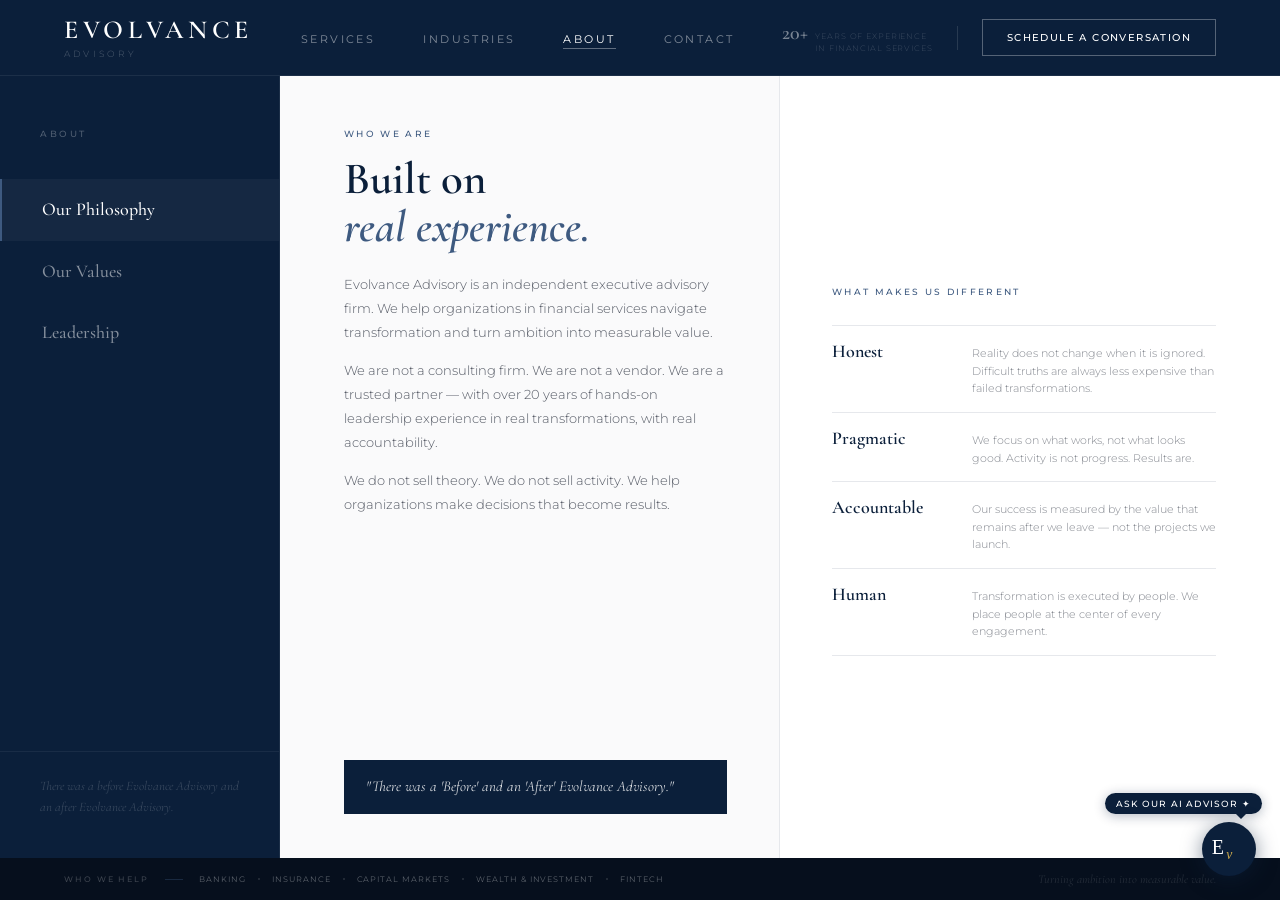
==== commit c30841a7: "Add files via upload" ====
--- a/about/index.html
+++ b/about/index.html
@@ -338,215 +338,67 @@
     <span class="bar-tagline">Turning ambition into measurable value.</span>
   </div>
 
+  <script>
+    const tabs = document.querySelectorAll('.tab');
+    const dots = document.querySelectorAll('.scroll-dot');
+    const tabOrder = ['philosophy','values','leadership'];
+
+    function updateDots(panelId) {
+      const idx = tabOrder.indexOf(panelId);
+      dots.forEach((d,i) => d.classList.toggle('active', i === idx));
+    }
+
+    tabs.forEach(tab => {
+      tab.addEventListener('click', () => {
+        const target = tab.dataset.panel;
+        const current = document.querySelector('.panel.active');
+        const next = document.getElementById('panel-' + target);
+        if (current === next) return;
+
+        current.style.transition = 'opacity 0.18s ease, transform 0.18s ease';
+        current.style.transform = 'translateY(-10px)';
+        current.style.opacity = '0';
+
+        setTimeout(() => {
+          current.classList.remove('active');
+          current.style.transition = '';
+          current.style.transform = '';
+          current.style.opacity = '';
+
+          next.classList.add('active');
+          next.style.opacity = '0';
+          next.style.transform = 'translateY(12px)';
+          next.style.transition = 'opacity 0.22s ease, transform 0.22s ease';
+
+          requestAnimationFrame(() => requestAnimationFrame(() => {
+            next.style.opacity = '1';
+            next.style.transform = 'translateY(0)';
+          }));
+
+          setTimeout(() => {
+            next.style.transition = '';
+            next.style.transform = '';
+            next.style.opacity = '';
+          }, 250);
+        }, 180);
+
+        tabs.forEach(t => t.classList.remove('active'));
+        tab.classList.add('active');
+        updateDots(target);
+      });
+    });
+  </script>
   <!-- ===== EVOLVANCE AI CHATBOX ===== -->
-  <style>
-    @keyframes ev-pulse { 0%{box-shadow:0 0 0 0 rgba(201,168,76,0.6)} 70%{box-shadow:0 0 0 14px rgba(201,168,76,0)} 100%{box-shadow:0 0 0 0 rgba(201,168,76,0)} }
-    @keyframes ev-wiggle { 0%,100%{transform:rotate(0)scale(1)} 15%{transform:rotate(-8deg)scale(1.08)} 30%{transform:rotate(8deg)scale(1.08)} 45%{transform:rotate(-5deg)scale(1.05)} 60%{transform:rotate(5deg)scale(1.05)} }
-    @keyframes ev-tdot { 0%,60%,100%{transform:translateY(0);opacity:0.4} 30%{transform:translateY(-5px);opacity:1} }
-
-    #ev-toggle {
-      position:fixed; bottom:24px; right:24px; width:54px; height:54px;
-      background:#0B1F3A; border-radius:50%; border:none; cursor:pointer;
-      display:flex; align-items:center; justify-content:center;
-      box-shadow:0 4px 20px rgba(11,31,58,0.5); z-index:9999;
-      animation:ev-pulse 2.2s infinite; padding:0; transition:transform 0.2s;
-    }
-    #ev-lbl {
-      position:fixed; bottom:86px; right:18px;
-      background:#0B1F3A; color:#fff;
-      font-family:'Montserrat',sans-serif; font-size:9px; font-weight:500; letter-spacing:1.2px; text-transform:uppercase;
-      padding:5px 11px; border-radius:20px; white-space:nowrap;
-      box-shadow:0 2px 12px rgba(11,31,58,0.3); z-index:9998;
-      animation:ev-pulse 2.2s infinite 0.6s; cursor:pointer;
-    }
-    #ev-lbl::after { content:''; position:absolute; bottom:-5px; right:16px; width:0; height:0; border-left:5px solid transparent; border-right:5px solid transparent; border-top:5px solid #0B1F3A; }
-
-    /* Desktop: panel en bas à droite */
-    #ev-win {
-      position:fixed; bottom:90px; right:24px; width:345px;
-      background:#fff; border-radius:16px;
-      box-shadow:0 12px 48px rgba(11,31,58,0.16), 0 2px 8px rgba(0,0,0,0.06);
-      display:flex; flex-direction:column; overflow:hidden;
-      z-index:9998; opacity:0; pointer-events:none;
-      transform:translateY(14px) scale(0.97);
-      transition:opacity 0.26s ease, transform 0.26s ease;
-      font-family:'Montserrat',system-ui,sans-serif;
-    }
-    #ev-win.ev-open { opacity:1; pointer-events:all; transform:translateY(0) scale(1); }
-
-    /* Mobile: drawer depuis le bas */
-    @media(max-width:768px) {
-      #ev-win { bottom:0; right:0; left:0; width:100%; max-height:88vh; border-radius:18px 18px 0 0; transform:translateY(30px); }
-      #ev-win.ev-open { transform:translateY(0); }
-      #ev-toggle { bottom:16px; right:16px; width:50px; height:50px; }
-      #ev-lbl { bottom:74px; right:10px; font-size:8px; }
-    }
-
-    .ev-hdr { background:#0B1F3A; padding:14px 16px 12px; display:flex; align-items:center; gap:11px; border-radius:16px 16px 0 0; }
-    @media(max-width:768px){ .ev-hdr { border-radius:18px 18px 0 0; } }
-    .ev-hicon { width:36px; height:36px; background:rgba(201,168,76,0.1); border:1px solid rgba(201,168,76,0.35); border-radius:9px; display:flex; align-items:center; justify-content:center; flex-shrink:0; }
-    .ev-hn { color:#fff; font-size:10px; font-weight:600; letter-spacing:2px; text-transform:uppercase; }
-    .ev-hs { color:rgba(255,255,255,0.45); font-size:9px; margin-top:2px; display:flex; align-items:center; gap:4px; letter-spacing:0.5px; }
-    .ev-dot { width:5px; height:5px; background:#4caf80; border-radius:50%; display:inline-block; flex-shrink:0; }
-    .ev-x { background:none; border:none; cursor:pointer; color:rgba(255,255,255,0.35); font-size:20px; line-height:1; padding:0; margin-left:auto; transition:color 0.15s; }
-    .ev-x:hover { color:#fff; }
-    .ev-gld { height:1px; background:linear-gradient(90deg,rgba(201,168,76,0.5),rgba(201,168,76,0.03)); }
-
-    .ev-msgs { overflow-y:auto; padding:14px 14px 8px; display:flex; flex-direction:column; gap:10px; background:#FAFAFB; min-height:190px; max-height:280px; }
-    @media(max-width:768px){ .ev-msgs { max-height:none; flex:1; } }
-    .ev-msgs::-webkit-scrollbar { width:3px; }
-    .ev-msgs::-webkit-scrollbar-thumb { background:#ddd; border-radius:3px; }
-
-    .ev-m { display:flex; gap:8px; align-items:flex-end; }
-    .ev-m.eu { flex-direction:row-reverse; }
-    .ev-av { width:26px; height:26px; background:#0B1F3A; border-radius:6px; display:flex; align-items:center; justify-content:center; flex-shrink:0; }
-    .ev-bbl { max-width:83%; padding:9px 12px; border-radius:12px; font-size:12.5px; line-height:1.58; color:#111827; }
-    .ev-m.eb .ev-bbl { background:#fff; border:1px solid #E6E8EC; border-bottom-left-radius:3px; }
-    .ev-m.eu .ev-bbl { background:#0B1F3A; color:#fff; border-bottom-right-radius:3px; font-size:12px; }
-
-    .ev-dots-w { display:flex; gap:4px; padding:3px 0; }
-    .ev-dots-w span { width:6px; height:6px; background:#c9a84c; border-radius:50%; animation:ev-tdot 1.2s infinite; }
-    .ev-dots-w span:nth-child(2){animation-delay:0.2s} .ev-dots-w span:nth-child(3){animation-delay:0.4s}
-
-    .ev-qs { padding:8px 12px 6px; display:flex; gap:6px; flex-wrap:wrap; background:#FAFAFB; border-top:1px solid #eee; }
-    .ev-qb { background:none; border:1px solid #0B1F3A; color:#0B1F3A; font-family:'Montserrat',sans-serif; font-size:9px; font-weight:500; letter-spacing:0.9px; text-transform:uppercase; padding:5px 10px; border-radius:20px; cursor:pointer; transition:all 0.15s; }
-    .ev-qb:hover, .ev-qb:active { background:#0B1F3A; color:#fff; }
-
-    .ev-iw { padding:10px 11px 12px; background:#fff; border-top:1px solid #ececea; display:flex; gap:7px; align-items:flex-end; }
-    @media(max-width:768px){ .ev-iw { padding-bottom:20px; } }
-    #ev-inp { flex:1; border:1px solid #E6E8EC; border-radius:8px; padding:8px 11px; font-family:'Montserrat',sans-serif; font-size:12px; color:#111827; resize:none; outline:none; line-height:1.4; max-height:78px; overflow-y:auto; background:#FAFAFB; transition:border-color 0.15s; }
-    #ev-inp:focus { border-color:#0B1F3A; }
-    #ev-inp::placeholder { color:#b0b0a8; font-size:11px; }
-    #ev-snd { width:34px; height:34px; background:#0B1F3A; border:none; border-radius:8px; cursor:pointer; display:flex; align-items:center; justify-content:center; flex-shrink:0; transition:background 0.15s, transform 0.1s; }
-    #ev-snd:hover { background:#1a3560; }
-    #ev-snd:active { transform:scale(0.92); }
-    .ev-ftr { text-align:center; padding:4px 12px 9px; font-family:'Montserrat',sans-serif; font-size:8px; color:#c5c4bc; letter-spacing:0.8px; text-transform:uppercase; background:#fff; }
-  </style>
-
-  <div id="ev-lbl" onclick="evToggle()">Ask our AI advisor ✦</div>
-  <button id="ev-toggle" onclick="evToggle()" aria-label="Open AI Advisor">
-    <svg viewBox="0 0 44 44" width="40" height="40">
-      <text x="3" y="28" font-family="Georgia,serif" font-size="22" fill="white">E</text>
-      <text x="19" y="33" font-family="Georgia,serif" font-size="15" fill="#c9a84c" font-style="italic">v</text>
-    </svg>
-  </button>
-
-  <div id="ev-win" role="dialog" aria-label="Evolvance AI Advisor">
-    <div class="ev-hdr">
-      <div class="ev-hicon">
-        <svg viewBox="0 0 36 36" width="36" height="36">
-          <text x="2" y="24" font-family="Georgia,serif" font-size="18" fill="white">E</text>
-          <text x="15" y="28" font-family="Georgia,serif" font-size="13" fill="#c9a84c" font-style="italic">v</text>
-        </svg>
-      </div>
-      <div>
-        <div class="ev-hn">Evolvance Advisory</div>
-        <div class="ev-hs"><span class="ev-dot"></span>AI Advisor available</div>
-      </div>
-      <button class="ev-x" onclick="evToggle()" aria-label="Close">×</button>
-    </div>
-    <div class="ev-gld"></div>
-    <div class="ev-msgs" id="ev-msgs">
-      <div class="ev-m eb">
-        <div class="ev-av"><svg viewBox="0 0 26 26" width="26" height="26"><text x="1" y="18" font-family="Georgia,serif" font-size="13" fill="white">E</text><text x="10" y="21" font-family="Georgia,serif" font-size="9" fill="#c9a84c" font-style="italic">v</text></svg></div>
-        <div class="ev-bbl">Hello. I'm Evolvance Advisory's AI advisor.<br><br>How can I help you today?</div>
-      </div>
-    </div>
-    <div class="ev-qs" id="ev-qs">
-      <button class="ev-qb" data-q="What are your services?">Services</button>
-      <button class="ev-qb" data-q="Which industries do you cover?">Industries</button>
-      <button class="ev-qb" data-q="I'd like to schedule a conversation">Book a call</button>
-    </div>
-    <div class="ev-iw">
-      <textarea id="ev-inp" rows="1" placeholder="Your message..."></textarea>
-      <button id="ev-snd" aria-label="Send">
-        <svg width="14" height="14" viewBox="0 0 24 24" fill="none"><path d="M22 2L11 13" stroke="white" stroke-width="2.2" stroke-linecap="round"/><path d="M22 2L15 22L11 13L2 9L22 2Z" stroke="white" stroke-width="2.2" stroke-linecap="round" stroke-linejoin="round"/></svg>
-      </button>
-    </div>
-    <div class="ev-ftr">Evolvance Advisory · Powered by Claude AI</div>
-  </div>
-
-  <script>
-    // ── Chatbox logic ──
-    var evOpen=false, evHist=[], evBusy=false;
-
-    // Wiggle every 6s to attract attention
-    setInterval(function(){
-      var b=document.getElementById('ev-toggle');
-      if(b&&!evOpen){ b.style.animation='ev-wiggle 0.65s ease'; setTimeout(function(){ b.style.animation='ev-pulse 2.2s infinite'; },700); }
-    },6000);
-
-    window.evToggle=function(){
-      evOpen=!evOpen;
-      document.getElementById('ev-win').classList.toggle('ev-open',evOpen);
-      var lbl=document.getElementById('ev-lbl');
-      if(evOpen){ lbl.style.display='none'; setTimeout(function(){ var i=document.getElementById('ev-inp'); if(i)i.focus(); },300); }
-      else { lbl.style.display='block'; }
-    };
-
-    document.querySelectorAll('.ev-qb').forEach(function(b){
-      b.addEventListener('click',function(){ document.getElementById('ev-inp').value=b.dataset.q; evSend(); });
-    });
-
-    var evInp=document.getElementById('ev-inp');
-    evInp.addEventListener('keydown',function(e){ if(e.key==='Enter'&&!e.shiftKey){e.preventDefault();evSend();} });
-    evInp.addEventListener('input',function(){ this.style.height='auto'; this.style.height=Math.min(this.scrollHeight,78)+'px'; });
-    document.getElementById('ev-snd').addEventListener('click',evSend);
-
-    function evAv(){ return '<div class="ev-av"><svg viewBox="0 0 26 26" width="26" height="26"><text x="1" y="18" font-family="Georgia,serif" font-size="13" fill="white">E</text><text x="10" y="21" font-family="Georgia,serif" font-size="9" fill="#c9a84c" font-style="italic">v</text></svg></div>'; }
-    function evEsc(t){ return t.replace(/&/g,'&amp;').replace(/</g,'&lt;').replace(/>/g,'&gt;'); }
-
-    function evAdd(role,txt){
-      var c=document.getElementById('ev-msgs'), d=document.createElement('div');
-      d.className='ev-m '+(role==='user'?'eu':'eb');
-      d.innerHTML=role==='user'?'<div class="ev-bbl">'+evEsc(txt)+'</div>':evAv()+'<div class="ev-bbl">'+txt.replace(/\n/g,'<br>')+'</div>';
-      c.appendChild(d); c.scrollTop=c.scrollHeight;
-    }
-    function evTyping(){
-      var c=document.getElementById('ev-msgs'), d=document.createElement('div');
-      d.className='ev-m eb'; d.id='ev-typ';
-      d.innerHTML=evAv()+'<div class="ev-bbl"><div class="ev-dots-w"><span></span><span></span><span></span></div></div>';
-      c.appendChild(d); c.scrollTop=c.scrollHeight;
-    }
-    function evRmTyping(){ var e=document.getElementById('ev-typ'); if(e)e.remove(); }
-
-    async function evSend(){
-      if(evBusy)return;
-      var i=document.getElementById('ev-inp'), t=i.value.trim(); if(!t)return;
-      i.value=''; i.style.height='auto';
-      document.getElementById('ev-qs').style.display='none';
-      evAdd('user',t); evHist.push({role:'user',content:t});
-      evBusy=true; evTyping();
-      try{
-        var r=await fetch('/api/chat',{
-          method:'POST', headers:{'Content-Type':'application/json'},
-          body:JSON.stringify({messages:evHist})
-        });
-        var data=await r.json();
-        var rep=data.reply||"I'm momentarily unavailable. Please contact us directly.";
-        evRmTyping(); evAdd('bot',rep); evHist.push({role:'assistant',content:rep});
-      }catch(e){ evRmTyping(); evAdd('bot',"An error occurred. Please contact us directly."); }
-      evBusy=false;
-    }
-  </script>
-  <!-- ===== END CHATBOX ===== -->
-
-  <!-- ===== EVOLVANCE AI CHATBOX — coller avant </body> sur chaque page ===== -->
   <style>
     @keyframes ev-pulse{0%{box-shadow:0 0 0 0 rgba(201,168,76,0.6)}70%{box-shadow:0 0 0 14px rgba(201,168,76,0)}100%{box-shadow:0 0 0 0 rgba(201,168,76,0)}}
     @keyframes ev-wiggle{0%,100%{transform:rotate(0)scale(1)}15%{transform:rotate(-8deg)scale(1.08)}30%{transform:rotate(8deg)scale(1.08)}45%{transform:rotate(-5deg)scale(1.05)}60%{transform:rotate(5deg)scale(1.05)}}
     @keyframes ev-tdot{0%,60%,100%{transform:translateY(0);opacity:0.4}30%{transform:translateY(-5px);opacity:1}}
     #ev-toggle{position:fixed;bottom:24px;right:24px;width:54px;height:54px;background:#0B1F3A;border-radius:50%;border:none;cursor:pointer;display:flex;align-items:center;justify-content:center;box-shadow:0 4px 20px rgba(11,31,58,0.5);z-index:9999;animation:ev-pulse 2.2s infinite;padding:0}
-    #ev-lbl{position:fixed;bottom:86px;right:18px;background:#0B1F3A;color:#fff;font-family:'Montserrat',sans-serif;font-size:9px;font-weight:500;letter-spacing:1.2px;text-transform:uppercase;padding:5px 11px;border-radius:20px;white-space:nowrap;box-shadow:0 2px 12px rgba(11,31,58,0.3);z-index:9998;animation:ev-pulse 2.2s infinite 0.6s;cursor:pointer}
-    #ev-lbl::after{content:'';position:absolute;bottom:-5px;right:16px;width:0;height:0;border-left:5px solid transparent;border-right:5px solid transparent;border-top:5px solid #0B1F3A}
-    #ev-win{position:fixed;bottom:90px;right:24px;width:345px;background:#fff;border-radius:16px;box-shadow:0 12px 48px rgba(11,31,58,0.16),0 2px 8px rgba(0,0,0,0.06);display:flex;flex-direction:column;overflow:hidden;z-index:9998;opacity:0;pointer-events:none;transform:translateY(14px) scale(0.97);transition:opacity 0.26s ease,transform 0.26s ease;font-family:'Montserrat',system-ui,sans-serif}
+    #ev-lbl{position:fixed;bottom:86px;right:18px;background:#0B1F3A;color:#fff;font-family:"Montserrat",sans-serif;font-size:9px;font-weight:500;letter-spacing:1.2px;text-transform:uppercase;padding:5px 11px;border-radius:20px;white-space:nowrap;box-shadow:0 2px 12px rgba(11,31,58,0.3);z-index:9998;animation:ev-pulse 2.2s infinite 0.6s;cursor:pointer}
+    #ev-lbl::after{content:"";position:absolute;bottom:-5px;right:16px;width:0;height:0;border-left:5px solid transparent;border-right:5px solid transparent;border-top:5px solid #0B1F3A}
+    #ev-win{position:fixed;bottom:90px;right:24px;width:345px;background:#fff;border-radius:16px;box-shadow:0 12px 48px rgba(11,31,58,0.16),0 2px 8px rgba(0,0,0,0.06);display:flex;flex-direction:column;overflow:hidden;z-index:9998;opacity:0;pointer-events:none;transform:translateY(14px) scale(0.97);transition:opacity 0.26s ease,transform 0.26s ease;font-family:"Montserrat",system-ui,sans-serif}
     #ev-win.ev-open{opacity:1;pointer-events:all;transform:translateY(0) scale(1)}
-    @media(max-width:768px){
-      #ev-win{bottom:0;right:0;left:0;width:100%;max-height:88vh;border-radius:18px 18px 0 0;transform:translateY(30px)}
-      #ev-win.ev-open{transform:translateY(0)}
-      #ev-toggle{bottom:16px;right:16px;width:50px;height:50px}
-      #ev-lbl{bottom:74px;right:10px;font-size:8px}
-    }
+    @media(max-width:768px){#ev-win{bottom:0;right:0;left:0;width:100%;max-height:88vh;border-radius:18px 18px 0 0;transform:translateY(30px)}#ev-win.ev-open{transform:translateY(0)}#ev-toggle{bottom:16px;right:16px;width:50px;height:50px}#ev-lbl{bottom:74px;right:10px;font-size:8px}}
     .ev-hdr{background:#0B1F3A;padding:14px 16px 12px;display:flex;align-items:center;gap:11px;border-radius:16px 16px 0 0}
     @media(max-width:768px){.ev-hdr{border-radius:18px 18px 0 0}}
     .ev-hicon{width:36px;height:36px;background:rgba(201,168,76,0.1);border:1px solid rgba(201,168,76,0.35);border-radius:9px;display:flex;align-items:center;justify-content:center;flex-shrink:0}
@@ -558,10 +410,8 @@
     .ev-gld{height:1px;background:linear-gradient(90deg,rgba(201,168,76,0.5),rgba(201,168,76,0.03))}
     .ev-msgs{overflow-y:auto;padding:14px 14px 8px;display:flex;flex-direction:column;gap:10px;background:#FAFAFB;min-height:190px;max-height:280px}
     @media(max-width:768px){.ev-msgs{max-height:none;flex:1}}
-    .ev-msgs::-webkit-scrollbar{width:3px}
-    .ev-msgs::-webkit-scrollbar-thumb{background:#ddd;border-radius:3px}
-    .ev-m{display:flex;gap:8px;align-items:flex-end}
-    .ev-m.eu{flex-direction:row-reverse}
+    .ev-msgs::-webkit-scrollbar{width:3px}.ev-msgs::-webkit-scrollbar-thumb{background:#ddd;border-radius:3px}
+    .ev-m{display:flex;gap:8px;align-items:flex-end}.ev-m.eu{flex-direction:row-reverse}
     .ev-av{width:26px;height:26px;background:#0B1F3A;border-radius:6px;display:flex;align-items:center;justify-content:center;flex-shrink:0}
     .ev-bbl{max-width:83%;padding:9px 12px;border-radius:12px;font-size:12.5px;line-height:1.58;color:#111827}
     .ev-m.eb .ev-bbl{background:#fff;border:1px solid #E6E8EC;border-bottom-left-radius:3px}
@@ -570,17 +420,15 @@
     .ev-dots-w span{width:6px;height:6px;background:#c9a84c;border-radius:50%;animation:ev-tdot 1.2s infinite}
     .ev-dots-w span:nth-child(2){animation-delay:0.2s}.ev-dots-w span:nth-child(3){animation-delay:0.4s}
     .ev-qs{padding:8px 12px 6px;display:flex;gap:6px;flex-wrap:wrap;background:#FAFAFB;border-top:1px solid #eee}
-    .ev-qb{background:none;border:1px solid #0B1F3A;color:#0B1F3A;font-family:'Montserrat',sans-serif;font-size:9px;font-weight:500;letter-spacing:0.9px;text-transform:uppercase;padding:5px 10px;border-radius:20px;cursor:pointer;transition:all 0.15s}
+    .ev-qb{background:none;border:1px solid #0B1F3A;color:#0B1F3A;font-family:"Montserrat",sans-serif;font-size:9px;font-weight:500;letter-spacing:0.9px;text-transform:uppercase;padding:5px 10px;border-radius:20px;cursor:pointer;transition:all 0.15s}
     .ev-qb:hover,.ev-qb:active{background:#0B1F3A;color:#fff}
     .ev-iw{padding:10px 11px 12px;background:#fff;border-top:1px solid #ececea;display:flex;gap:7px;align-items:flex-end}
     @media(max-width:768px){.ev-iw{padding-bottom:20px}}
-    #ev-inp{flex:1;border:1px solid #E6E8EC;border-radius:8px;padding:8px 11px;font-family:'Montserrat',sans-serif;font-size:12px;color:#111827;resize:none;outline:none;line-height:1.4;max-height:78px;overflow-y:auto;background:#FAFAFB;transition:border-color 0.15s}
-    #ev-inp:focus{border-color:#0B1F3A}
-    #ev-inp::placeholder{color:#b0b0a8;font-size:11px}
+    #ev-inp{flex:1;border:1px solid #E6E8EC;border-radius:8px;padding:8px 11px;font-family:"Montserrat",sans-serif;font-size:12px;color:#111827;resize:none;outline:none;line-height:1.4;max-height:78px;overflow-y:auto;background:#FAFAFB;transition:border-color 0.15s}
+    #ev-inp:focus{border-color:#0B1F3A}#ev-inp::placeholder{color:#b0b0a8;font-size:11px}
     #ev-snd{width:34px;height:34px;background:#0B1F3A;border:none;border-radius:8px;cursor:pointer;display:flex;align-items:center;justify-content:center;flex-shrink:0;transition:background 0.15s,transform 0.1s}
-    #ev-snd:hover{background:#1a3560}
-    #ev-snd:active{transform:scale(0.92)}
-    .ev-ftr{text-align:center;padding:4px 12px 9px;font-family:'Montserrat',sans-serif;font-size:8px;color:#c5c4bc;letter-spacing:0.8px;text-transform:uppercase;background:#fff}
+    #ev-snd:hover{background:#1a3560}#ev-snd:active{transform:scale(0.92)}
+    .ev-ftr{text-align:center;padding:4px 12px 9px;font-family:"Montserrat",sans-serif;font-size:8px;color:#c5c4bc;letter-spacing:0.8px;text-transform:uppercase;background:#fff}
   </style>
 
   <div id="ev-lbl" onclick="evToggle()">Ask our AI advisor ✦</div>
@@ -631,56 +479,5 @@
   </script>
   <!-- ===== END CHATBOX ===== -->
 
-
-  <script>
-    const tabs = document.querySelectorAll('.tab');
-    const dots = document.querySelectorAll('.scroll-dot');
-    const tabOrder = ['philosophy','values','leadership'];
-
-    function updateDots(panelId) {
-      const idx = tabOrder.indexOf(panelId);
-      dots.forEach((d,i) => d.classList.toggle('active', i === idx));
-    }
-
-    tabs.forEach(tab => {
-      tab.addEventListener('click', () => {
-        const target = tab.dataset.panel;
-        const current = document.querySelector('.panel.active');
-        const next = document.getElementById('panel-' + target);
-        if (current === next) return;
-
-        current.style.transition = 'opacity 0.18s ease, transform 0.18s ease';
-        current.style.transform = 'translateY(-10px)';
-        current.style.opacity = '0';
-
-        setTimeout(() => {
-          current.classList.remove('active');
-          current.style.transition = '';
-          current.style.transform = '';
-          current.style.opacity = '';
-
-          next.classList.add('active');
-          next.style.opacity = '0';
-          next.style.transform = 'translateY(12px)';
-          next.style.transition = 'opacity 0.22s ease, transform 0.22s ease';
-
-          requestAnimationFrame(() => requestAnimationFrame(() => {
-            next.style.opacity = '1';
-            next.style.transform = 'translateY(0)';
-          }));
-
-          setTimeout(() => {
-            next.style.transition = '';
-            next.style.transform = '';
-            next.style.opacity = '';
-          }, 250);
-        }, 180);
-
-        tabs.forEach(t => t.classList.remove('active'));
-        tab.classList.add('active');
-        updateDots(target);
-      });
-    });
-  </script>
 </body>
 </html>
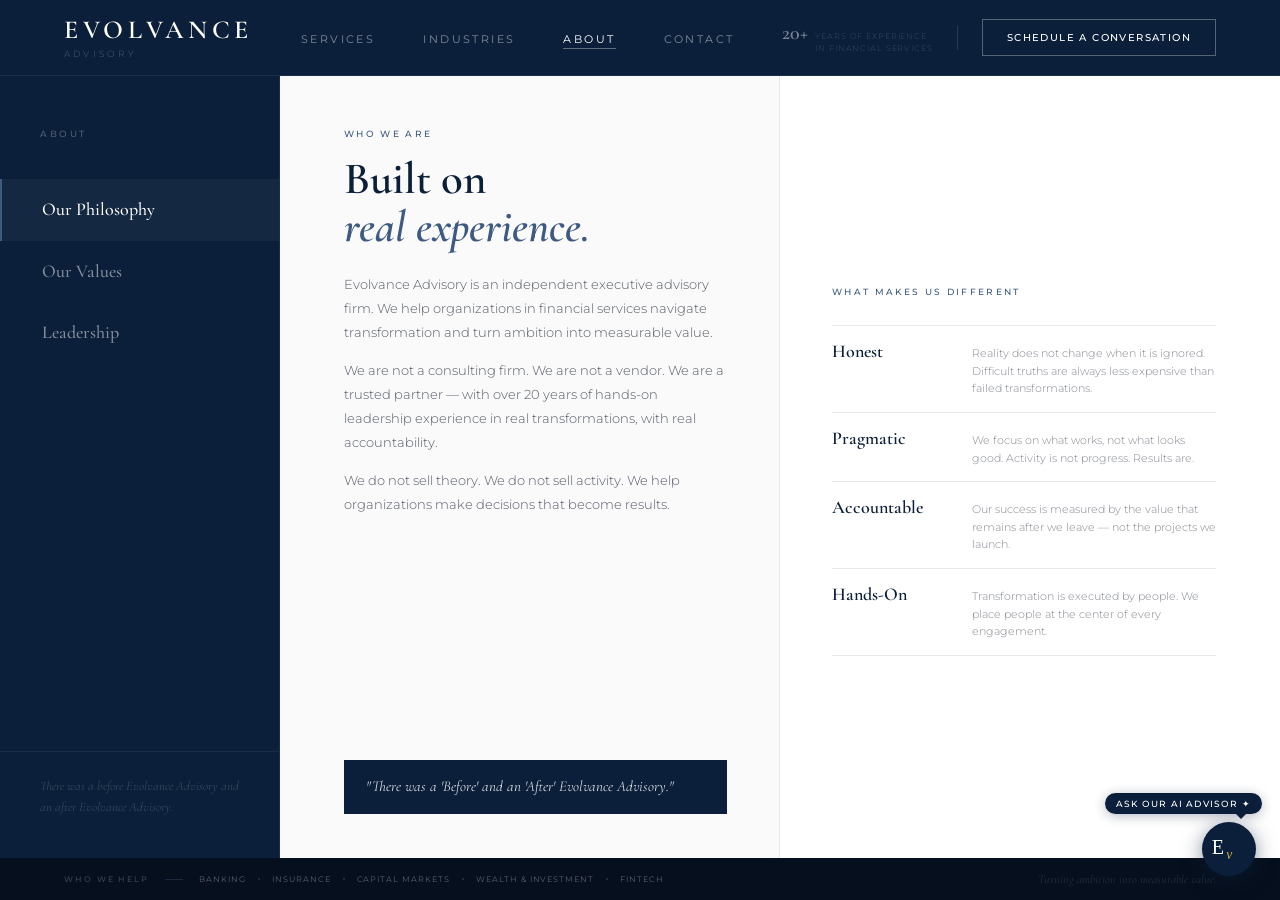
==== commit 63dbc9b9: "Add files via upload" ====
--- a/about/index.html
+++ b/about/index.html
@@ -263,7 +263,7 @@
             <div class="value-item"><span class="value-name">Honest</span><span class="value-desc">Reality does not change when it is ignored. Difficult truths are always less expensive than failed transformations.</span></div>
             <div class="value-item"><span class="value-name">Pragmatic</span><span class="value-desc">We focus on what works, not what looks good. Activity is not progress. Results are.</span></div>
             <div class="value-item"><span class="value-name">Accountable</span><span class="value-desc">Our success is measured by the value that remains after we leave — not the projects we launch.</span></div>
-            <div class="value-item"><span class="value-name">Human</span><span class="value-desc">Transformation is executed by people. We place people at the center of every engagement.</span></div>
+            <div class="value-item"><span class="value-name">Hands-On</span><span class="value-desc">Transformation is executed by people. We place people at the center of every engagement.</span></div>
           </div>
         </div>
       </div>
@@ -279,6 +279,9 @@
               <p>We believe transformation is not the objective. Value creation is. And that belief shapes everything we do.</p>
             </div>
           </div>
+          <div class="quote-block">
+            <p class="quote-text">"If the value created does not exceed the cost of change, it has failed."</p>
+          </div>
         </div>
         <div class="panel-right">
           <span class="values-label">Our values</span>
@@ -299,10 +302,13 @@
             <span class="panel-label">Leadership</span>
             <h2 class="panel-title">The people<br><em>behind the work.</em></h2>
             <div class="panel-body">
-              <p>Evolvance Advisory is led by a practitioner — not a theorist. Someone who has made the decisions, led the transformations and lived the accountability.</p>
-              <p>20+ years of executive leadership across financial services — working with Tier-1 financial institutions across Europe and beyond. From strategy to execution. From the boardroom to the front line.</p>
+              <p>Evolvance Advisory is led by practitioners — not theorists. People who have made the decisions, led the transformations and lived the accountability.</p>
+              <p>20+ years of combined executive leadership across financial services — working with Tier-1 financial institutions across Europe and beyond. From strategy to execution. From the boardroom to the front line.</p>
               <p>Board-level experience. Enterprise-scale transformations. A track record built on results, not reports.</p>
             </div>
+          </div>
+          <div class="quote-block">
+            <p class="quote-text">"We do not deliver theories. We help turn them into reality."</p>
           </div>
         </div>
         <div class="panel-right">
@@ -389,7 +395,7 @@
     });
   </script>
   <!-- ===== EVOLVANCE AI CHATBOX ===== -->
-  <style>
+    <style>
     @keyframes ev-pulse{0%{box-shadow:0 0 0 0 rgba(201,168,76,0.6)}70%{box-shadow:0 0 0 14px rgba(201,168,76,0)}100%{box-shadow:0 0 0 0 rgba(201,168,76,0)}}
     @keyframes ev-wiggle{0%,100%{transform:rotate(0)scale(1)}15%{transform:rotate(-8deg)scale(1.08)}30%{transform:rotate(8deg)scale(1.08)}45%{transform:rotate(-5deg)scale(1.05)}60%{transform:rotate(5deg)scale(1.05)}}
     @keyframes ev-tdot{0%,60%,100%{transform:translateY(0);opacity:0.4}30%{transform:translateY(-5px);opacity:1}}
@@ -429,6 +435,16 @@
     #ev-snd{width:34px;height:34px;background:#0B1F3A;border:none;border-radius:8px;cursor:pointer;display:flex;align-items:center;justify-content:center;flex-shrink:0;transition:background 0.15s,transform 0.1s}
     #ev-snd:hover{background:#1a3560}#ev-snd:active{transform:scale(0.92)}
     .ev-ftr{text-align:center;padding:4px 12px 9px;font-family:"Montserrat",sans-serif;font-size:8px;color:#c5c4bc;letter-spacing:0.8px;text-transform:uppercase;background:#fff}
+    .ev-lead{background:#fff;border:1px solid #E6E8EC;border-radius:12px;padding:12px;margin-top:2px}
+    .ev-lead-row{margin-bottom:8px}
+    .ev-lead-row:last-of-type{margin-bottom:10px}
+    .ev-lead label{display:block;font-family:"Montserrat",sans-serif;font-size:9px;font-weight:600;letter-spacing:0.8px;text-transform:uppercase;color:#0B1F3A;margin-bottom:4px}
+    .ev-lead input{width:100%;border:1px solid #E6E8EC;border-radius:7px;padding:7px 10px;font-family:"Montserrat",sans-serif;font-size:12px;color:#111827;outline:none;background:#FAFAFB;box-sizing:border-box}
+    .ev-lead input:focus{border-color:#0B1F3A}
+    .ev-lead-btn{width:100%;background:#0B1F3A;color:#fff;border:none;border-radius:8px;padding:9px;font-family:"Montserrat",sans-serif;font-size:10px;font-weight:600;letter-spacing:1px;text-transform:uppercase;cursor:pointer;transition:background 0.15s}
+    .ev-lead-btn:hover{background:#1a3560}
+    .ev-lead-skip{width:100%;background:none;border:none;color:#9a9a92;font-family:"Montserrat",sans-serif;font-size:9.5px;text-align:center;padding:7px 0 0;cursor:pointer;text-decoration:underline}
+    .ev-lead-success{font-family:"Montserrat",sans-serif;font-size:12px;color:#0B1F3A;text-align:center;padding:6px 4px}
   </style>
 
   <div id="ev-lbl" onclick="evToggle()">Ask our AI advisor ✦</div>
@@ -446,7 +462,7 @@
     <div class="ev-msgs" id="ev-msgs">
       <div class="ev-m eb">
         <div class="ev-av"><svg viewBox="0 0 26 26" width="26" height="26"><text x="1" y="18" font-family="Georgia,serif" font-size="13" fill="white">E</text><text x="10" y="21" font-family="Georgia,serif" font-size="9" fill="#c9a84c" font-style="italic">v</text></svg></div>
-        <div class="ev-bbl">Hello. I'm Evolvance Advisory's AI advisor.<br><br>How can I help you today?</div>
+        <div class="ev-bbl">Hey there! Happy to help with anything Evolvance ✦</div>
       </div>
     </div>
     <div class="ev-qs" id="ev-qs">
@@ -462,7 +478,7 @@
   </div>
 
   <script>
-    var evOpen=false,evHist=[],evBusy=false;
+    var evOpen=false,evHist=[],evBusy=false,evMsgCount=0,evLeadShown=false,evLeadCaptured=false;
     setInterval(function(){var b=document.getElementById('ev-toggle');if(b&&!evOpen){b.style.animation='ev-wiggle 0.65s ease';setTimeout(function(){b.style.animation='ev-pulse 2.2s infinite';},700);}},6000);
     window.evToggle=function(){evOpen=!evOpen;document.getElementById('ev-win').classList.toggle('ev-open',evOpen);var l=document.getElementById('ev-lbl');if(evOpen){l.style.display='none';setTimeout(function(){var i=document.getElementById('ev-inp');if(i)i.focus();},300);}else{l.style.display='block';}};
     document.querySelectorAll('.ev-qb').forEach(function(b){b.addEventListener('click',function(){document.getElementById('ev-inp').value=b.dataset.q;evSend();});});
@@ -475,9 +491,62 @@
     function evAdd(role,txt){var c=document.getElementById('ev-msgs'),d=document.createElement('div');d.className='ev-m '+(role==='user'?'eu':'eb');d.innerHTML=role==='user'?'<div class="ev-bbl">'+evEsc(txt)+'</div>':evAv()+'<div class="ev-bbl">'+txt.replace(/\n/g,'<br>')+'</div>';c.appendChild(d);c.scrollTop=c.scrollHeight;}
     function evTyping(){var c=document.getElementById('ev-msgs'),d=document.createElement('div');d.className='ev-m eb';d.id='ev-typ';d.innerHTML=evAv()+'<div class="ev-bbl"><div class="ev-dots-w"><span></span><span></span><span></span></div></div>';c.appendChild(d);c.scrollTop=c.scrollHeight;}
     function evRm(){var e=document.getElementById('ev-typ');if(e)e.remove();}
-    async function evSend(){if(evBusy)return;var i=document.getElementById('ev-inp'),t=i.value.trim();if(!t)return;i.value='';i.style.height='auto';document.getElementById('ev-qs').style.display='none';evAdd('user',t);evHist.push({role:'user',content:t});evBusy=true;evTyping();try{var r=await fetch('/api/chat',{method:'POST',headers:{'Content-Type':'application/json'},body:JSON.stringify({messages:evHist})});var d=await r.json();var rep=d.reply||"I'm momentarily unavailable. Please contact us directly.";evRm();evAdd('bot',rep);evHist.push({role:'assistant',content:rep});}catch(e){evRm();evAdd('bot',"An error occurred. Please contact us directly.");}evBusy=false;}
+
+    function evShowLeadForm(){
+      if(evLeadShown||evLeadCaptured)return;
+      evLeadShown=true;
+      var c=document.getElementById('ev-msgs'),d=document.createElement('div');
+      d.className='ev-m eb';d.id='ev-leadform';
+      d.innerHTML=evAv()+'<div class="ev-lead">'
+        +'<div class="ev-lead-row"><label>Name</label><input type="text" id="ev-lead-name" placeholder="Your name"></div>'
+        +'<div class="ev-lead-row"><label>Company</label><input type="text" id="ev-lead-company" placeholder="Your company"></div>'
+        +'<div class="ev-lead-row"><label>Email</label><input type="email" id="ev-lead-email" placeholder="you@company.com"></div>'
+        +'<button class="ev-lead-btn" id="ev-lead-submit">Send my details</button>'
+        +'<button class="ev-lead-skip" id="ev-lead-skip">No thanks, continue chatting</button>'
+        +'</div>';
+      c.appendChild(d);c.scrollTop=c.scrollHeight;
+      document.getElementById('ev-lead-skip').addEventListener('click',function(){d.remove();});
+      document.getElementById('ev-lead-submit').addEventListener('click',evSubmitLead);
+    }
+
+    async function evSubmitLead(){
+      var name=document.getElementById('ev-lead-name').value.trim();
+      var company=document.getElementById('ev-lead-company').value.trim();
+      var email=document.getElementById('ev-lead-email').value.trim();
+      if(!name||!email){alert('Please fill in at least your name and email.');return;}
+      var btn=document.getElementById('ev-lead-submit');
+      btn.disabled=true;btn.textContent='Sending...';
+      try{
+        await fetch('/api/lead',{method:'POST',headers:{'Content-Type':'application/json'},body:JSON.stringify({name:name,company:company,email:email,conversation:evHist})});
+        var formEl=document.getElementById('ev-leadform');
+        formEl.querySelector('.ev-lead').innerHTML='<div class="ev-lead-success">Thank you, '+evEsc(name)+'. Our team will reach out shortly.</div>';
+        evLeadCaptured=true;
+      }catch(e){
+        btn.disabled=false;btn.textContent='Send my details';
+        alert('Something went wrong. Please try again or email us directly.');
+      }
+    }
+
+    async function evSend(){
+      if(evBusy)return;
+      var i=document.getElementById('ev-inp'),t=i.value.trim();if(!t)return;
+      i.value='';i.style.height='auto';
+      document.getElementById('ev-qs').style.display='none';
+      evAdd('user',t);evHist.push({role:'user',content:t});
+      evMsgCount++;
+      evBusy=true;evTyping();
+      try{
+        var r=await fetch('/api/chat',{method:'POST',headers:{'Content-Type':'application/json'},body:JSON.stringify({messages:evHist})});
+        var d=await r.json();
+        var rep=d.reply||"I'm momentarily unavailable. Please contact us directly.";
+        var showLead=false;
+        if(rep.indexOf('[[SHOW_LEAD_FORM]]')!==-1){showLead=true;rep=rep.replace('[[SHOW_LEAD_FORM]]','').trim();}
+        evRm();evAdd('bot',rep);evHist.push({role:'assistant',content:rep});
+        if(showLead||(evMsgCount>=3&&!evLeadShown&&!evLeadCaptured)){evShowLeadForm();}
+      }catch(e){evRm();evAdd('bot',"An error occurred. Please contact us directly.");}
+      evBusy=false;
+    }
   </script>
-  <!-- ===== END CHATBOX ===== -->
 
 </body>
 </html>
